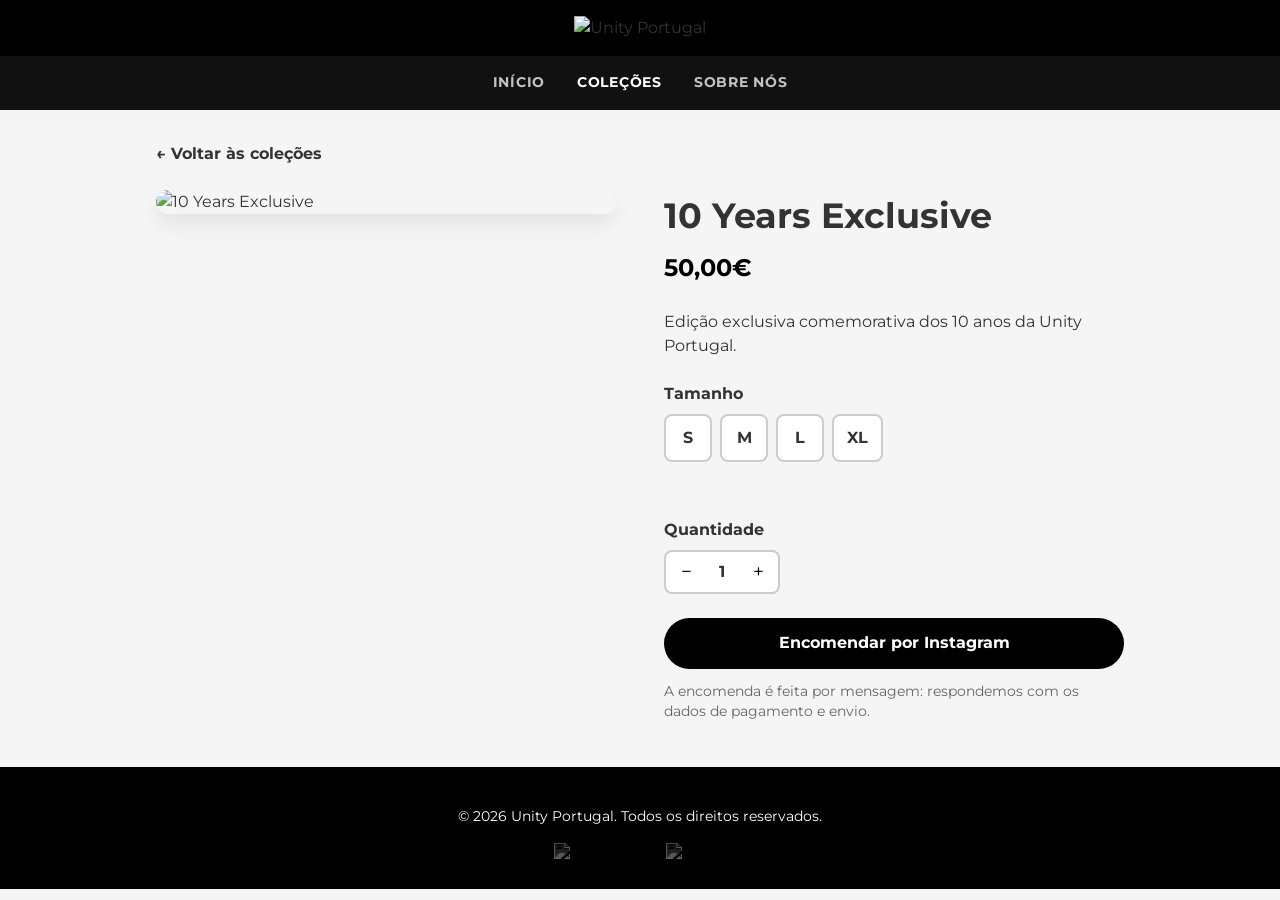
==== 10years.html @ aac4e9c8 "Páginas de produto, encomendas por WhatsApp/Instagram, newsletter e correções Co-Authored-By: Claude" ====
<!DOCTYPE html>
<html lang="pt-PT">
<head>
  <meta charset="UTF-8" />
  <meta name="viewport" content="width=device-width, initial-scale=1" />
  <title>10 Years Exclusive — Unity Portugal</title>
  <meta name="description" content="10 Years Exclusive da Unity Portugal por 50,00€. Encomenda por mensagem." />
  <meta property="og:type" content="product" />
  <meta property="og:title" content="10 Years Exclusive — Unity Portugal" />
  <meta property="og:description" content="50,00€ · Encomenda por mensagem." />
  <meta property="og:image" content="https://i.ibb.co/M5GQ3RFx/Foto-Produto-01.jpg" />
  <meta name="twitter:card" content="summary_large_image" />
  <link rel="icon" href="https://i.ibb.co/ksddPCTC/Logo-Site-01.png" />
  <link href="https://fonts.googleapis.com/css2?family=Montserrat:wght@400;700&display=swap" rel="stylesheet" />
  <link rel="stylesheet" href="style.css" />
  <script src="script.js" defer></script>
</head>
<body>
  <header>
    <a href="index.html#inicio"><img src="https://i.ibb.co/ksddPCTC/Logo-Site-01.png" alt="Unity Portugal" /></a>
  </header>
  <nav>
    <a href="index.html#inicio">Início</a>
    <a href="index.html#colecoes" class="ativo">Coleções</a>
    <a href="index.html#sobre">Sobre Nós</a>
  </nav>

  <main>
    <section>
      <a href="index.html#colecoes" class="voltar">← Voltar às coleções</a>

      <div class="produto-pagina" data-nome="10 Years Exclusive" data-preco="50,00€" data-esgotado="false">
        <div class="produto-fotos">
          <img src="https://i.ibb.co/M5GQ3RFx/Foto-Produto-01.jpg" alt="10 Years Exclusive" />
        </div>

        <div class="produto-info">
          <h1>10 Years Exclusive</h1>
          <p class="preco">50,00€</p>

          <!-- EDITAR: descrição do produto -->
          <p>Edição exclusiva comemorativa dos 10 anos da Unity Portugal.</p>

          <!-- EDITAR: detalhes (tira os comentários <!- - e - -> à volta da lista quando tiveres a informação)
          <ul>
            <li>Material: …</li>
            <li>Corte: …</li>
            <li>Cuidados: lavar do avesso a 30 °C</li>
          </ul>
          -->

          <div class="escolha">
            <span class="escolha-titulo">Tamanho</span>
            <div class="tamanhos" role="radiogroup" aria-label="Tamanho">
              <label><input type="radio" name="tamanho" value="S" /><span>S</span></label>
              <label><input type="radio" name="tamanho" value="M" /><span>M</span></label>
              <label><input type="radio" name="tamanho" value="L" /><span>L</span></label>
              <label><input type="radio" name="tamanho" value="XL" /><span>XL</span></label>
            </div>
            <p class="erro" role="alert"></p>
          </div>

          <div class="escolha">
            <span class="escolha-titulo">Quantidade</span>
            <div class="quantidade">
              <button type="button" data-passo="-1" aria-label="Menos">−</button>
              <output>1</output>
              <button type="button" data-passo="1" aria-label="Mais">+</button>
            </div>
          </div>

          <div class="botoes-encomenda">
            <a href="#" class="btn btn-whatsapp" data-encomendar="whatsapp">Encomendar por WhatsApp</a>
            <a href="#" class="btn" data-encomendar="instagram">Encomendar por Instagram</a>
          </div>
          <p class="nota">A encomenda é feita por mensagem: respondemos com os dados de pagamento e envio.</p>
        </div>
      </div>
    </section>
  </main>

  <footer>
    <p>&copy; <span data-ano>2026</span> Unity Portugal. Todos os direitos reservados.</p>
    <div class="social-icons">
      <a href="https://www.instagram.com/unityportugal" target="_blank" rel="noopener" aria-label="Instagram">
        <img src="https://cdn-icons-png.flaticon.com/512/2111/2111463.png" alt="Instagram" />
      </a>
      <a href="https://www.tiktok.com/@unityportugal" target="_blank" rel="noopener" aria-label="TikTok">
        <img src="https://cdn-icons-png.flaticon.com/512/3046/3046121.png" alt="TikTok" />
      </a>
    </div>
  </footer>
</body>
</html>
---- style.css ----
/* ====== Unity Portugal — estilos partilhados ====== */
* { box-sizing: border-box; }
[hidden] { display: none !important; }

body {
  font-family: 'Montserrat', sans-serif;
  margin: 0;
  background-color: #f5f5f5;
  color: #333;
  line-height: 1.5;
}

a { color: inherit; }

/* ---------- Cabeçalho ---------- */
header {
  background-color: #000;
  padding: 1rem;
  text-align: center;
}
header img { max-height: 60px; display: inline-block; }

nav {
  display: flex;
  justify-content: center;
  flex-wrap: wrap;
  gap: 1.5rem 2rem;
  padding: 1rem;
  background-color: #111;
  position: sticky;
  top: 0;
  z-index: 10;
}
nav a {
  color: #fff;
  text-decoration: none;
  font-weight: 700;
  font-size: 0.9rem;
  letter-spacing: 0.05em;
  text-transform: uppercase;
  opacity: 0.75;
  transition: opacity 0.2s;
}
nav a:hover, nav a.ativo { opacity: 1; }

/* ---------- Secções (página inicial) ---------- */
@keyframes fadeIn {
  from { opacity: 0; transform: translateY(20px); }
  to   { opacity: 1; transform: translateY(0); }
}
section {
  padding: 2rem 1rem;
  max-width: 1000px;
  margin: auto;
  animation: fadeIn 0.8s ease;
}
.js section.secao { display: none; }
.js section.secao.visivel { display: block; }

#inicio { text-align: center; padding: 0 0 2rem; max-width: none; }
#inicio > *:not(.hero-image) { padding-left: 1rem; padding-right: 1rem; }
#inicio h1 { font-size: clamp(2rem, 6vw, 3rem); margin: 2rem 0 1rem; font-weight: 700; }
#inicio > p { font-size: 1.15rem; max-width: 600px; margin: 0 auto 2rem; }

.hero-image img {
  width: 100%;
  height: auto;
  display: block;
  object-fit: cover;
}

.btn {
  display: inline-block;
  padding: 0.85rem 1.75rem;
  background: #000;
  color: #fff;
  border: none;
  border-radius: 999px;
  font: inherit;
  font-weight: 700;
  text-decoration: none;
  cursor: pointer;
  transition: background-color 0.2s, transform 0.2s;
}
.btn:hover { background: #333; }
.btn:active { transform: scale(0.98); }
.btn[disabled], .btn.desativado { background: #aaa; cursor: not-allowed; pointer-events: none; }
.btn-claro { background: #fff; color: #000; border: 2px solid #000; }
.btn-claro:hover { background: #eee; }
.btn-whatsapp { background: #25D366; color: #fff; }
.btn-whatsapp:hover { background: #1ebe5a; }

/* ---------- Galeria de clientes ---------- */
.galeria-inicio { margin-top: 3rem; max-width: 1000px; margin-left: auto; margin-right: auto; }
.galeria-grid {
  display: flex;
  justify-content: center;
  flex-wrap: wrap;
  gap: 1.5rem;
}
.foto-cliente { width: 220px; max-width: 100%; }
.foto-cliente img {
  width: 100%;
  aspect-ratio: 3 / 4;
  object-fit: cover;
  border-radius: 12px;
  box-shadow: 0 4px 15px rgba(0,0,0,0.1);
  transition: transform 0.3s ease;
  display: block;
}
.foto-cliente img:hover { transform: scale(1.04); }

/* ---------- Produtos ---------- */
.produtos-grid {
  display: grid;
  grid-template-columns: repeat(auto-fit, minmax(250px, 1fr));
  gap: 2rem;
  margin-top: 2rem;
}
.produto-card {
  background-color: #fff;
  border-radius: 16px;
  box-shadow: 0 10px 20px rgba(0,0,0,0.08);
  overflow: hidden;
  text-align: center;
  transition: transform 0.3s ease;
  text-decoration: none;
  color: inherit;
  padding-bottom: 1rem;
  position: relative;
}
.produto-card:hover { transform: scale(1.03); }
.produto-card img { width: 100%; height: auto; display: block; }
.produto-card h3 { margin: 1rem 0 0.25rem; font-size: 1.2rem; }
.produto-card .preco { font-weight: 700; color: #000; margin: 0; }
.etiqueta-esgotado {
  position: absolute;
  top: 12px; left: 12px;
  background: #c00;
  color: #fff;
  font-size: 0.75rem;
  font-weight: 700;
  text-transform: uppercase;
  letter-spacing: 0.05em;
  padding: 0.3rem 0.7rem;
  border-radius: 999px;
}

/* ---------- Página de produto ---------- */
.produto-pagina {
  display: grid;
  grid-template-columns: 1fr 1fr;
  gap: 3rem;
  align-items: start;
}
.produto-fotos img {
  width: 100%;
  border-radius: 16px;
  display: block;
  box-shadow: 0 10px 20px rgba(0,0,0,0.08);
}
.produto-fotos img + img { margin-top: 1rem; }
.produto-info h1 { font-size: clamp(1.6rem, 5vw, 2.2rem); margin: 0 0 0.5rem; }
.produto-info .preco { font-size: 1.5rem; font-weight: 700; color: #000; margin: 0 0 1.5rem; }
.produto-info .esgotado-aviso { color: #c00; font-weight: 700; margin: -1rem 0 1.5rem; }
.produto-info ul { padding-left: 1.2rem; }

.escolha { margin: 1.5rem 0; }
.escolha-titulo { font-weight: 700; margin-bottom: 0.5rem; display: block; }
.tamanhos { display: flex; flex-wrap: wrap; gap: 0.5rem; }
.tamanhos label { cursor: pointer; }
.tamanhos input { position: absolute; opacity: 0; pointer-events: none; }
.tamanhos span {
  display: inline-block;
  min-width: 3rem;
  padding: 0.6rem 0.8rem;
  text-align: center;
  border: 2px solid #ccc;
  border-radius: 8px;
  font-weight: 700;
  background: #fff;
  transition: border-color 0.2s, background 0.2s, color 0.2s;
}
.tamanhos input:checked + span { border-color: #000; background: #000; color: #fff; }
.tamanhos input:focus-visible + span { outline: 2px solid #000; outline-offset: 2px; }
.quantidade { display: inline-flex; align-items: center; border: 2px solid #ccc; border-radius: 8px; background: #fff; }
.quantidade button { background: none; border: none; font: inherit; font-size: 1.2rem; width: 2.5rem; height: 2.5rem; cursor: pointer; }
.quantidade output { min-width: 2rem; text-align: center; font-weight: 700; }

.botoes-encomenda { display: flex; flex-direction: column; gap: 0.75rem; margin-top: 1.5rem; }
.botoes-encomenda .btn { text-align: center; }
.nota { font-size: 0.85rem; color: #666; margin-top: 0.75rem; }
.erro { color: #c00; font-weight: 700; min-height: 1.5em; margin: 0.5rem 0 0; }

.voltar { display: inline-block; margin-bottom: 1.5rem; text-decoration: none; font-weight: 700; }
.voltar:hover { text-decoration: underline; }

/* ---------- Newsletter ---------- */
.newsletter { margin-top: 3rem; text-align: center; }
.newsletter-campos {
  display: flex;
  justify-content: center;
  flex-wrap: wrap;
  gap: 0.5rem;
}
.newsletter input[type="email"] {
  padding: 0.85rem 1rem;
  width: 100%;
  max-width: 320px;
  border-radius: 999px;
  border: 1px solid #ccc;
  font: inherit;
}
.newsletter-msg { min-height: 1.5em; font-weight: 700; margin-top: 0.75rem; }

/* ---------- Sobre / contactos ---------- */
#sobre a { font-weight: 700; }

/* ---------- Rodapé ---------- */
footer {
  text-align: center;
  padding: 1.5rem 1rem;
  background-color: #000;
  color: #fff;
  font-size: 0.9rem;
}
.social-icons { margin-top: 1rem; }
.social-icons a { margin: 0 10px; display: inline-block; }
.social-icons img {
  width: 22px;
  height: 22px;
  filter: grayscale(100%) invert(1);
  transition: opacity 0.3s;
  opacity: 0.8;
}
.social-icons img:hover { opacity: 1; }

/* ---------- Aviso flutuante ---------- */
.toast {
  position: fixed;
  left: 50%;
  bottom: 24px;
  transform: translateX(-50%) translateY(150%);
  background: #000;
  color: #fff;
  padding: 0.85rem 1.25rem;
  border-radius: 999px;
  font-weight: 700;
  font-size: 0.9rem;
  transition: transform 0.3s ease;
  z-index: 100;
  max-width: calc(100% - 32px);
  text-align: center;
}
.toast.mostrar { transform: translateX(-50%) translateY(0); }

/* ---------- Telemóvel ---------- */
@media (max-width: 700px) {
  .produto-pagina { grid-template-columns: 1fr; gap: 1.5rem; }
  .foto-cliente { width: calc(50% - 0.75rem); }
  nav { gap: 1rem 1.25rem; }
}
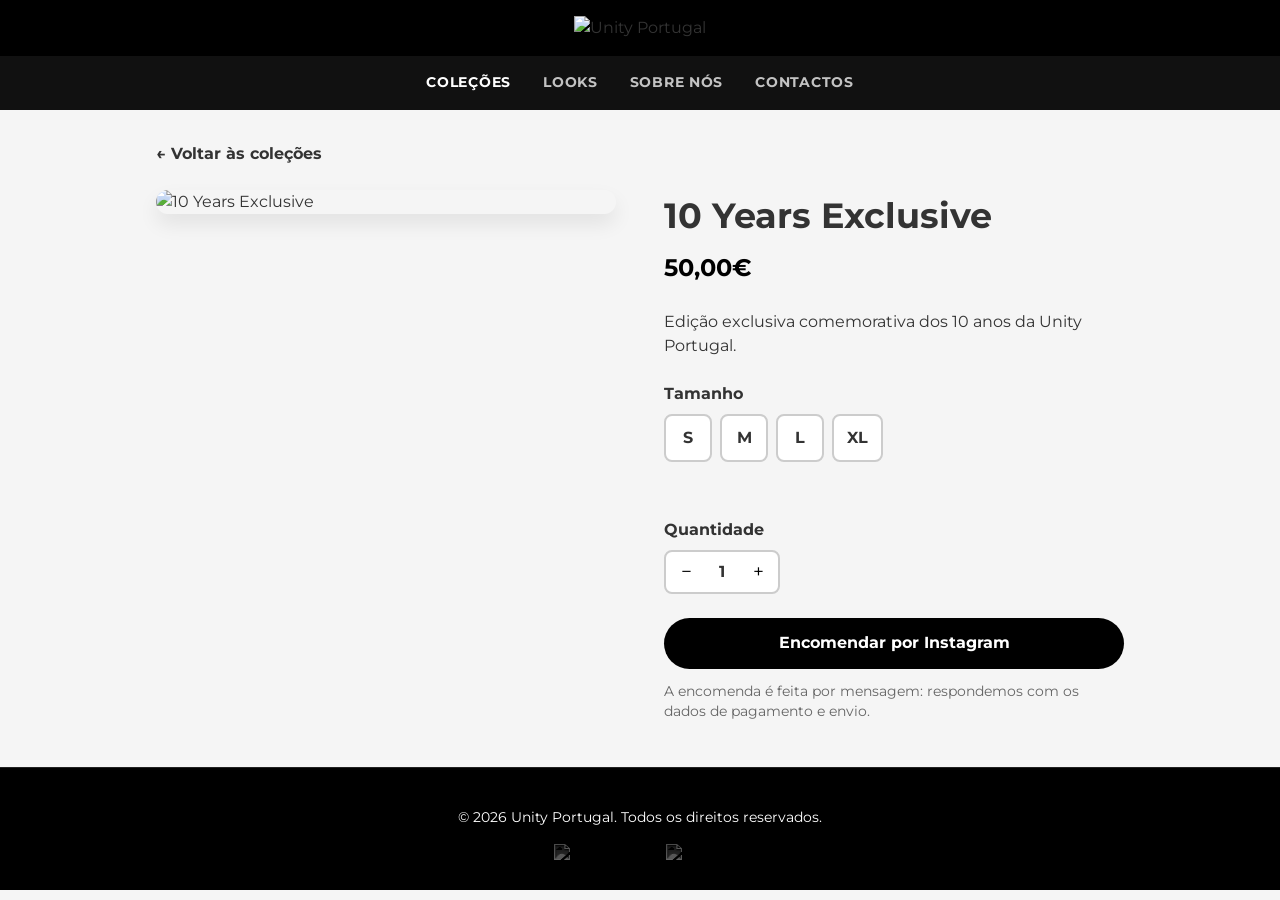
==== commit b3437c04: "Página inicial numa só página: destaque do último drop, coleções, como encomendar, looks e newslette" ====
--- a/10years.html
+++ b/10years.html
@@ -20,9 +20,10 @@
     <a href="index.html#inicio"><img src="https://i.ibb.co/ksddPCTC/Logo-Site-01.png" alt="Unity Portugal" /></a>
   </header>
   <nav>
-    <a href="index.html#inicio">Início</a>
     <a href="index.html#colecoes" class="ativo">Coleções</a>
+    <a href="index.html#looks">Looks</a>
     <a href="index.html#sobre">Sobre Nós</a>
+    <a href="index.html#contactos">Contactos</a>
   </nav>
 
   <main>
--- a/style.css
+++ b/style.css
@@ -260,3 +260,102 @@
   .foto-cliente { width: calc(50% - 0.75rem); }
   nav { gap: 1rem 1.25rem; }
 }
+
+/* =========================================================
+   Página inicial (página única)
+   ========================================================= */
+html { scroll-behavior: smooth; }
+[id] { scroll-margin-top: 64px; }
+.centro { text-align: center; margin-top: 2rem; }
+
+.sobretitulo {
+  font-size: 0.75rem;
+  font-weight: 700;
+  letter-spacing: 0.2em;
+  text-transform: uppercase;
+  color: #888;
+  margin: 0 0 0.5rem;
+}
+.titulo-secao { text-align: center; margin-bottom: 2rem; }
+.titulo-secao h2, .home h2 { font-size: clamp(1.6rem, 4.5vw, 2.4rem); font-weight: 800; margin: 0; letter-spacing: -0.02em; }
+
+.home section { padding: 4rem 1rem; }
+
+/* Intro */
+.intro { text-align: center; max-width: 680px; }
+.intro h1 { font-size: clamp(2.2rem, 7vw, 3.6rem); font-weight: 800; letter-spacing: -0.03em; line-height: 1.05; margin: 0 0 1rem; }
+.intro p:not(.sobretitulo) { font-size: 1.1rem; margin: 0 auto 2rem; }
+
+/* Destaque do último drop */
+.destaque {
+  display: grid;
+  grid-template-columns: 1fr 1fr;
+  gap: 3rem;
+  align-items: center;
+  max-width: 1100px;
+}
+.destaque-foto { display: block; position: relative; border-radius: 20px; overflow: hidden; }
+.destaque-foto img { width: 100%; aspect-ratio: 4 / 5; object-fit: cover; display: block; transition: transform 0.6s ease; }
+.destaque-foto:hover img { transform: scale(1.03); }
+.destaque-frase { font-size: 1.3rem; font-weight: 700; color: #d71920; margin: 0.75rem 0 1rem; }
+.destaque-botoes { display: flex; flex-wrap: wrap; gap: 0.75rem; margin-top: 1.5rem; }
+
+/* Coleções: imagens com o mesmo formato */
+.home .produtos-grid { grid-template-columns: repeat(auto-fill, minmax(200px, 1fr)); gap: 1.5rem; margin-top: 0; }
+.produto-card img { aspect-ratio: 4 / 5; object-fit: cover; }
+
+/* Como encomendar */
+.passos { background: #fff; max-width: none !important; }
+.passos-lista {
+  list-style: none;
+  padding: 0;
+  margin: 0 auto;
+  max-width: 1000px;
+  display: grid;
+  grid-template-columns: repeat(3, 1fr);
+  gap: 2rem;
+  text-align: center;
+}
+.passos-lista span {
+  display: inline-grid;
+  place-items: center;
+  width: 3rem; height: 3rem;
+  border-radius: 50%;
+  background: #000; color: #fff;
+  font-weight: 800; font-size: 1.2rem;
+}
+.passos-lista h3 { margin: 1rem 0 0.5rem; }
+.passos-lista p { margin: 0; color: #555; }
+
+/* Looks */
+.home .galeria-inicio { margin-top: 0; }
+.home .foto-cliente { width: calc((100% - 3rem) / 3); max-width: 320px; }
+
+/* Sobre */
+.sobre { text-align: center; max-width: 720px !important; }
+.sobre p:not(.sobretitulo) { font-size: 1.1rem; margin-top: 1rem; }
+
+/* Faixa da newsletter */
+.faixa-newsletter { background: #000; color: #fff; padding: 4rem 1rem; }
+.faixa-newsletter .newsletter { margin: 0 auto; max-width: 560px; }
+.faixa-newsletter h2 { color: #fff; margin: 0 0 0.5rem; }
+.faixa-newsletter p { color: #bbb; margin: 0 0 1.5rem; }
+.faixa-newsletter .newsletter-msg { color: #fff; }
+.faixa-newsletter input[type="email"] { border: none; }
+.faixa-newsletter .btn-claro { border-color: #fff; }
+
+/* Rodapé com contactos */
+footer { border-top: 1px solid #222; }
+footer a { color: #fff; }
+.rodape-titulo { font-weight: 800; letter-spacing: 0.15em; text-transform: uppercase; font-size: 0.8rem; color: #888; }
+.copyright { color: #888; font-size: 0.8rem; margin-top: 1.5rem; }
+
+@media (max-width: 760px) {
+  .home section { padding: 3rem 1rem; }
+  .destaque { grid-template-columns: 1fr; gap: 1.5rem; }
+  .passos-lista { grid-template-columns: 1fr; gap: 1.75rem; }
+  .home .produtos-grid { grid-template-columns: 1fr 1fr; gap: 1rem; }
+  .home .produto-card h3 { font-size: 0.95rem; margin-top: 0.75rem; }
+  .home .foto-cliente { width: calc(50% - 0.75rem); }
+  .home .foto-cliente:last-child { display: none; }
+}
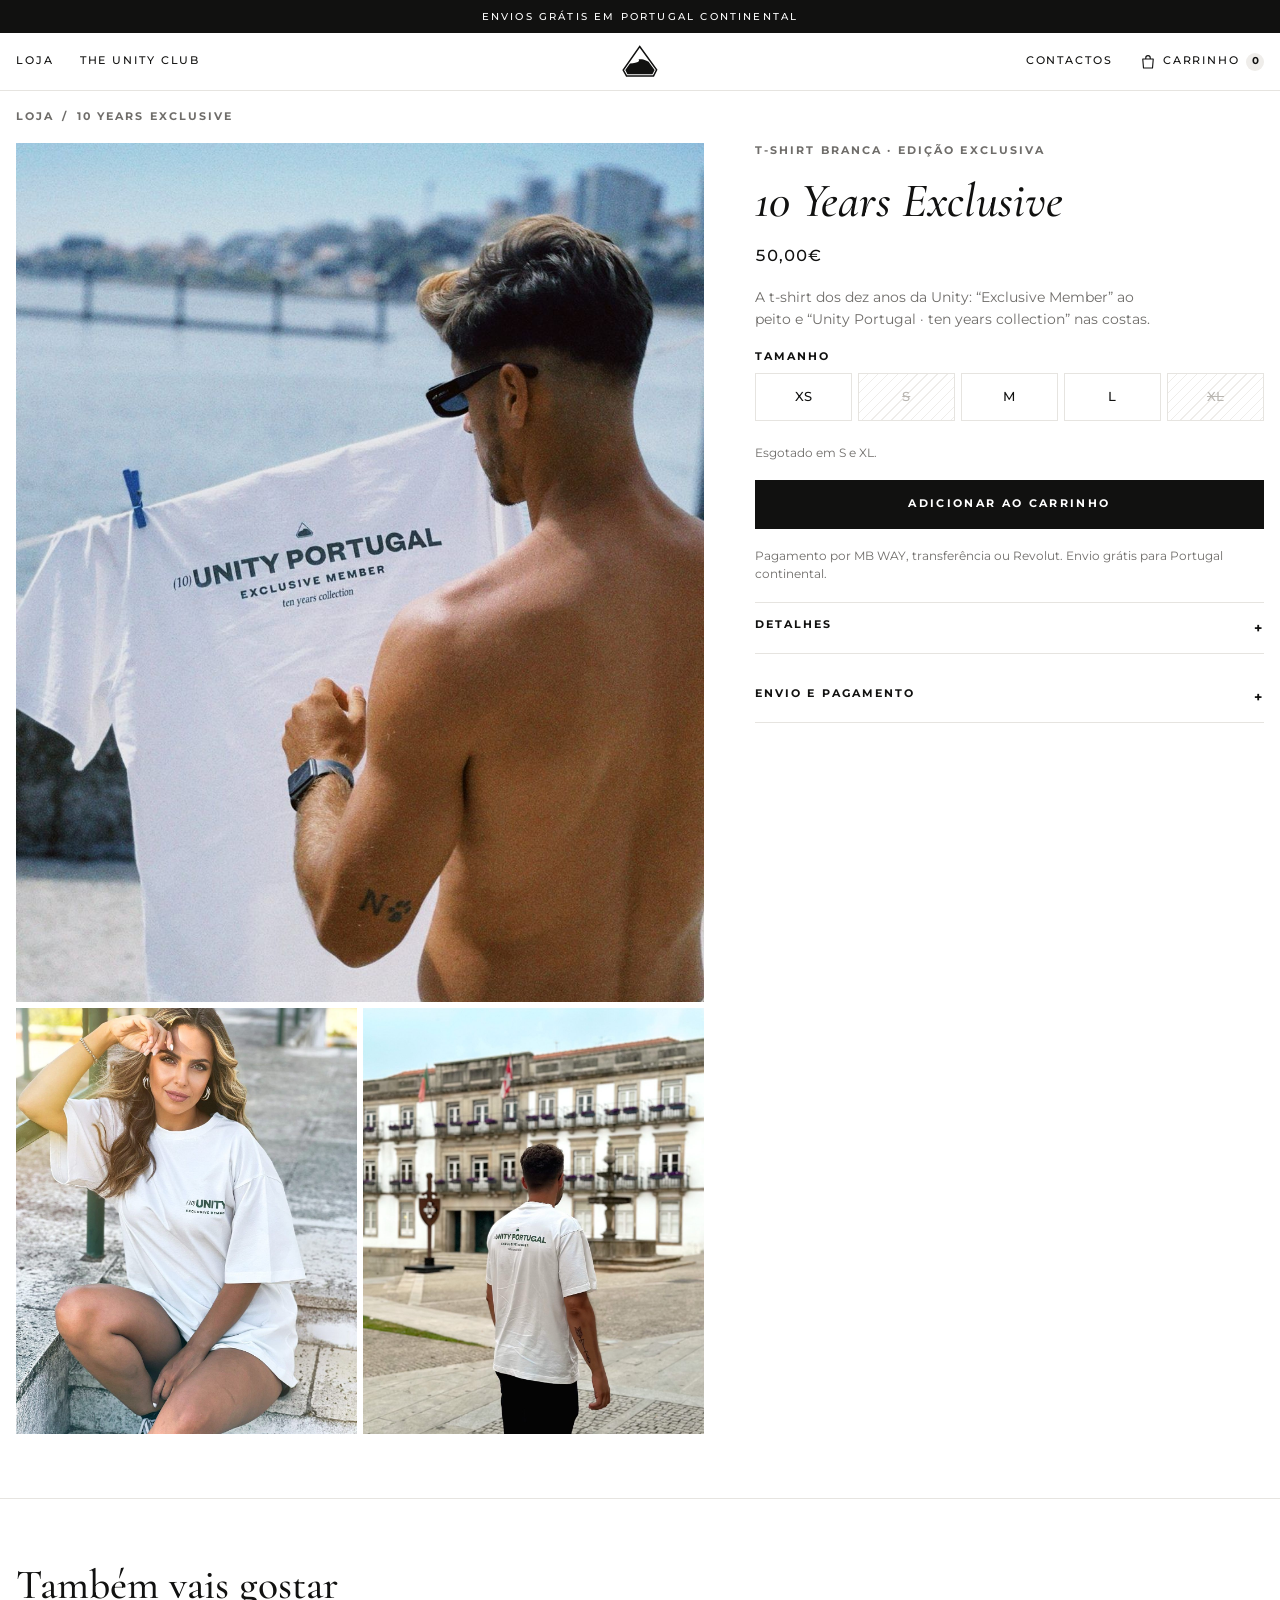
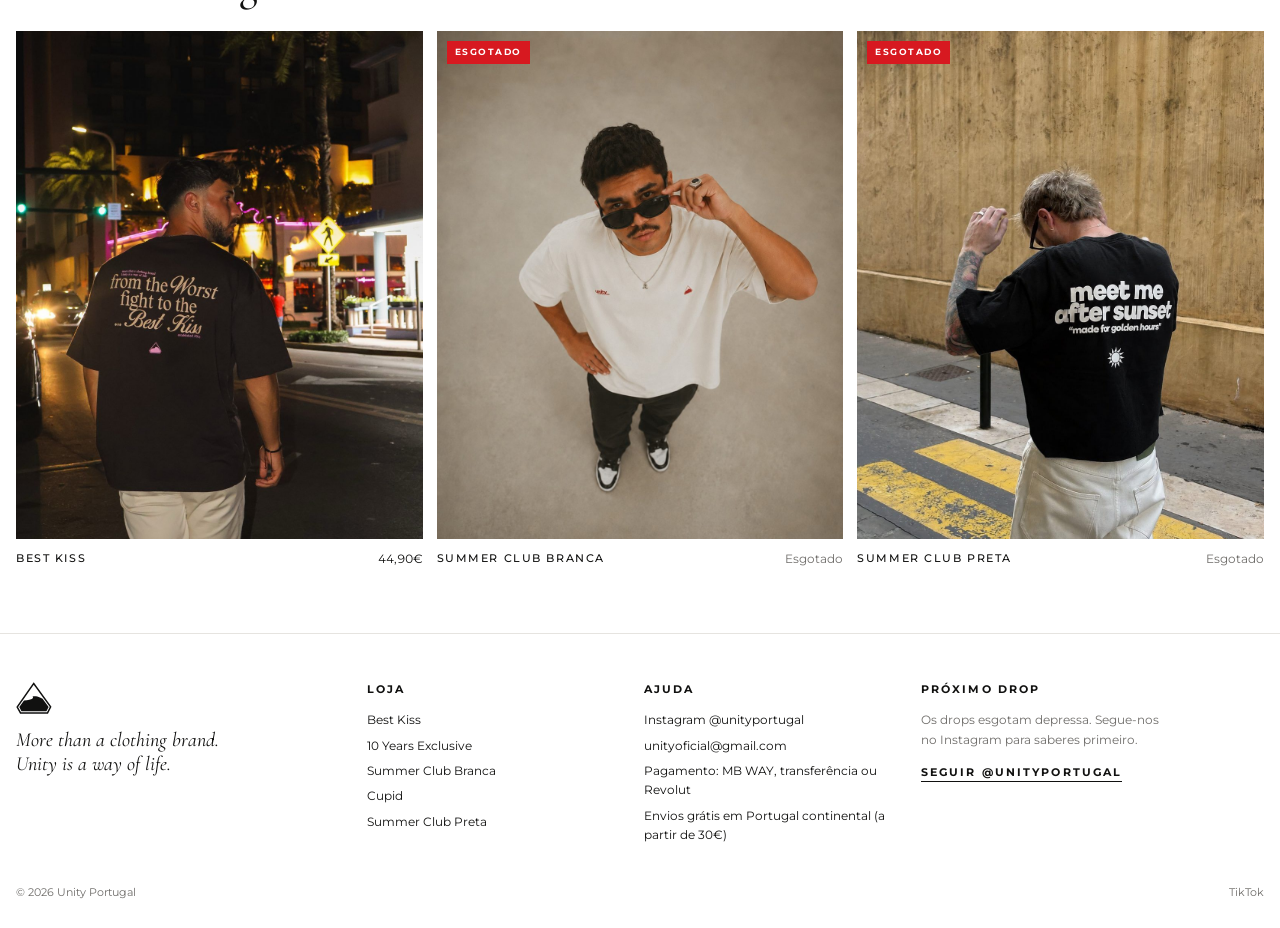
==== commit 9e911f3a: "Novo site: abertura com símbolo animado, loja editorial, carrinho com encomenda pelo Instagram, envi" ====
--- a/10years.html
+++ b/10years.html
@@ -1,95 +1,98 @@
-<!DOCTYPE html>
+<!doctype html>
 <html lang="pt-PT">
 <head>
-  <meta charset="UTF-8" />
-  <meta name="viewport" content="width=device-width, initial-scale=1" />
-  <title>10 Years Exclusive — Unity Portugal</title>
-  <meta name="description" content="10 Years Exclusive da Unity Portugal por 50,00€. Encomenda por mensagem." />
-  <meta property="og:type" content="product" />
-  <meta property="og:title" content="10 Years Exclusive — Unity Portugal" />
-  <meta property="og:description" content="50,00€ · Encomenda por mensagem." />
-  <meta property="og:image" content="https://i.ibb.co/M5GQ3RFx/Foto-Produto-01.jpg" />
-  <meta name="twitter:card" content="summary_large_image" />
-  <link rel="icon" href="https://i.ibb.co/ksddPCTC/Logo-Site-01.png" />
-  <link href="https://fonts.googleapis.com/css2?family=Montserrat:wght@400;700&display=swap" rel="stylesheet" />
-  <link rel="stylesheet" href="style.css" />
-  <script src="script.js" defer></script>
+<meta charset="utf-8">
+<meta name="viewport" content="width=device-width, initial-scale=1, viewport-fit=cover">
+<title>10 Years Exclusive — Unity Portugal</title>
+<link rel="preconnect" href="https://fonts.googleapis.com">
+<link rel="preconnect" href="https://fonts.gstatic.com" crossorigin>
+<link href="https://fonts.googleapis.com/css2?family=Cormorant+Garamond:ital,wght@0,500;1,500&family=Montserrat:wght@400;500;700&display=swap" rel="stylesheet">
+<link rel="stylesheet" href="site.css">
+<meta name="description" content="A t-shirt dos dez anos da Unity: “Exclusive Member” ao peito e “Unity Portugal · ten years collection” nas costas.">
+<meta property="og:type" content="product">
+<meta property="og:title" content="10 Years Exclusive — Unity Portugal">
+<meta property="og:description" content="A t-shirt dos dez anos da Unity: “Exclusive Member” ao peito e “Unity Portugal · ten years collection” nas costas.">
+<meta property="og:image" content="https://unityportugal.github.io/unityportugal/10years-produto-estendal.jpg">
+<meta name="twitter:card" content="summary_large_image">
+<link rel="icon" href="favicon.svg" type="image/svg+xml">
 </head>
 <body>
-  <header>
-    <a href="index.html#inicio"><img src="https://i.ibb.co/ksddPCTC/Logo-Site-01.png" alt="Unity Portugal" /></a>
-  </header>
-  <nav>
-    <a href="index.html#colecoes" class="ativo">Coleções</a>
-    <a href="index.html#looks">Looks</a>
-    <a href="index.html#sobre">Sobre Nós</a>
-    <a href="index.html#contactos">Contactos</a>
-  </nav>
-
-  <main>
-    <section>
-      <a href="index.html#colecoes" class="voltar">← Voltar às coleções</a>
-
-      <div class="produto-pagina" data-nome="10 Years Exclusive" data-preco="50,00€" data-esgotado="false">
-        <div class="produto-fotos">
-          <img src="https://i.ibb.co/M5GQ3RFx/Foto-Produto-01.jpg" alt="10 Years Exclusive" />
-        </div>
-
-        <div class="produto-info">
-          <h1>10 Years Exclusive</h1>
-          <p class="preco">50,00€</p>
-
-          <!-- EDITAR: descrição do produto -->
-          <p>Edição exclusiva comemorativa dos 10 anos da Unity Portugal.</p>
-
-          <!-- EDITAR: detalhes (tira os comentários <!- - e - -> à volta da lista quando tiveres a informação)
-          <ul>
-            <li>Material: …</li>
-            <li>Corte: …</li>
-            <li>Cuidados: lavar do avesso a 30 °C</li>
-          </ul>
-          -->
-
-          <div class="escolha">
-            <span class="escolha-titulo">Tamanho</span>
-            <div class="tamanhos" role="radiogroup" aria-label="Tamanho">
-              <label><input type="radio" name="tamanho" value="S" /><span>S</span></label>
-              <label><input type="radio" name="tamanho" value="M" /><span>M</span></label>
-              <label><input type="radio" name="tamanho" value="L" /><span>L</span></label>
-              <label><input type="radio" name="tamanho" value="XL" /><span>XL</span></label>
-            </div>
-            <p class="erro" role="alert"></p>
-          </div>
-
-          <div class="escolha">
-            <span class="escolha-titulo">Quantidade</span>
-            <div class="quantidade">
-              <button type="button" data-passo="-1" aria-label="Menos">−</button>
-              <output>1</output>
-              <button type="button" data-passo="1" aria-label="Mais">+</button>
-            </div>
-          </div>
-
-          <div class="botoes-encomenda">
-            <a href="#" class="btn btn-whatsapp" data-encomendar="whatsapp">Encomendar por WhatsApp</a>
-            <a href="#" class="btn" data-encomendar="instagram">Encomendar por Instagram</a>
-          </div>
-          <p class="nota">A encomenda é feita por mensagem: respondemos com os dados de pagamento e envio.</p>
-        </div>
+<p class="faixa">Envios grátis em Portugal continental</p>
+<header>
+  <nav aria-label="Loja"><a href="./#loja">Loja</a><a class="so-pc" href="./#club">The Unity Club</a></nav>
+  <a class="logo" href="./" aria-label="Unity Portugal, início"><svg viewBox="110 138 535 480" aria-hidden="true"><path d="M373 160 L624.5 508.5 L578.5 597.5 L177 597.5 L128 510 Z" fill="none" stroke="#111110" stroke-width="22" stroke-linejoin="miter"/><path d="M191 571 L159 510 L229 412 C290 408 335 398 352 386 C366 376 366 362 356 355 C380 346 430 350 466 368 L505 387 L595 509 L562 571 Z" fill="#111110"/></svg></a>
+  <nav aria-label="Conta"><a class="so-pc" href="#contactos">Contactos</a><button class="abrir-carrinho" type="button" aria-label="Abrir carrinho"><svg viewBox="0 0 24 24" aria-hidden="true" width="18" height="18"><path d="M5 8h14l-1 12H6L5 8z" fill="none" stroke="currentColor" stroke-width="1.5" stroke-linejoin="round"/><path d="M9 8V6.5a3 3 0 0 1 6 0V8" fill="none" stroke="currentColor" stroke-width="1.5"/></svg><span>Carrinho</span><b data-contagem>0</b></button></nav>
+</header>
+<main class="wrap">
+  <nav class="migalhas rotulo" aria-label="Caminho"><a href="./#loja">Loja</a><span>/</span><span>10 Years Exclusive</span></nav>
+  <div class="produto" data-id="10years" data-nome="10 Years Exclusive" data-preco="50,00€" data-img="10years-produto-estendal.jpg" data-esgotado="false">
+    <div class="galeria"><figure><img src="10years-produto-estendal.jpg" alt="10 Years Exclusive, foto 1 de 3"></figure><figure><img src="10years-frente-mulher.jpg" alt="10 Years Exclusive, foto 2 de 3" loading="lazy"></figure><figure><img src="10years-costas.jpg" alt="10 Years Exclusive, foto 3 de 3" loading="lazy"></figure></div>
+    <div class="info">
+      <span class="rotulo" style="color:var(--grey)">T-shirt branca · edição exclusiva</span>
+      <h1>10 Years Exclusive</h1>
+      <div class="preco-linha"><span>50,00€</span></div>
+      <p class="descricao">A t-shirt dos dez anos da Unity: “Exclusive Member” ao peito e “Unity Portugal · ten years collection” nas costas.</p>
+      <div>
+        <div class="escolha-titulo"><span class="rotulo">Tamanho</span><span class="rotulo" data-escolhido></span></div>
+        <div class="tamanhos" role="radiogroup" aria-label="Tamanho" style="grid-template-columns:repeat(5, minmax(0, 1fr))"><label><input type="radio" name="tamanho" value="XS" id="t-XS"><span>XS</span></label><label><input type="radio" name="tamanho" value="S" id="t-S" disabled><span>S</span></label><label><input type="radio" name="tamanho" value="M" id="t-M"><span>M</span></label><label><input type="radio" name="tamanho" value="L" id="t-L"><span>L</span></label><label><input type="radio" name="tamanho" value="XL" id="t-XL" disabled><span>XL</span></label></div>
+        <p class="erro" role="alert"></p>
+        <p class="nota">Esgotado em S e XL.</p>
       </div>
-    </section>
-  </main>
-
-  <footer>
-    <p>&copy; <span data-ano>2026</span> Unity Portugal. Todos os direitos reservados.</p>
-    <div class="social-icons">
-      <a href="https://www.instagram.com/unityportugal" target="_blank" rel="noopener" aria-label="Instagram">
-        <img src="https://cdn-icons-png.flaticon.com/512/2111/2111463.png" alt="Instagram" />
-      </a>
-      <a href="https://www.tiktok.com/@unityportugal" target="_blank" rel="noopener" aria-label="TikTok">
-        <img src="https://cdn-icons-png.flaticon.com/512/3046/3046121.png" alt="TikTok" />
-      </a>
+      <div class="acoes">
+        <button class="botao escuro" type="button" data-adicionar>Adicionar ao carrinho</button>
+      </div>
+      <p class="nota">Pagamento por MB WAY, transferência ou Revolut. Envio grátis para Portugal continental.</p>
+      <details><summary class="rotulo">Detalhes</summary><ul><li>Logótipo pequeno ao peito</li><li>Estampado “ten years collection” nas costas</li><li>Lavar do avesso, a 30 °C</li></ul></details>
+      <details><summary class="rotulo">Envio e pagamento</summary><ul><li>Envio grátis para Portugal continental em encomendas a partir de 30€.</li><li>Para as ilhas ou para fora de Portugal, fala connosco no Instagram.</li><li>Pagamento por MB WAY, transferência ou Revolut, depois de confirmarmos a encomenda.</li></ul></details>
     </div>
-  </footer>
+  </div>
+</main>
+<section class="secao wrap" style="border-top:1px solid var(--hair)">
+  <div class="cabeca"><h2>Também vais gostar</h2></div>
+  <div class="grelha tres"><a class="peca" href="bestkiss.html">
+        <div class="foto"><img src="bestkiss-miami-noite.jpg" alt="Best Kiss Collection" loading="lazy"><img src="bestkiss-produto-45.jpg" alt="" aria-hidden="true" loading="lazy"><span class="comprar">Comprar</span></div>
+        <div class="peca-info"><h3>Best Kiss</h3><p>44,90€</p></div>
+      </a><a class="peca" href="summerclub.html">
+        <div class="foto"><span class="etiqueta vermelha">Esgotado</span><img src="summerclub-frente.jpg" alt="Summer Club Collection · Branca" loading="lazy"><img src="summerclub.jpg" alt="" aria-hidden="true" loading="lazy"><span class="comprar">Avisa-me quando voltar</span></div>
+        <div class="peca-info"><h3>Summer Club Branca</h3><p class="esgotado">Esgotado</p></div>
+      </a><a class="peca" href="summerclubpreta.html">
+        <div class="foto"><span class="etiqueta vermelha">Esgotado</span><img src="sunset-preta.jpg" alt="Summer Club Collection · Preta" loading="lazy"><span class="comprar">Avisa-me quando voltar</span></div>
+        <div class="peca-info"><h3>Summer Club Preta</h3><p class="esgotado">Esgotado</p></div>
+      </a></div>
+</section>
+<footer class="wrap" id="contactos">
+  <div class="rodape">
+    <div><a class="logo" href="./" aria-label="Unity Portugal, início"><svg viewBox="110 138 535 480" aria-hidden="true"><path d="M373 160 L624.5 508.5 L578.5 597.5 L177 597.5 L128 510 Z" fill="none" stroke="#111110" stroke-width="22" stroke-linejoin="miter"/><path d="M191 571 L159 510 L229 412 C290 408 335 398 352 386 C366 376 366 362 356 355 C380 346 430 350 466 368 L505 387 L595 509 L562 571 Z" fill="#111110"/></svg></a><p class="lema">More than a clothing brand.<br>Unity is a way of life.</p></div>
+    <div><h4 class="rotulo">Loja</h4><ul><li><a href="bestkiss.html">Best Kiss</a></li><li><a href="10years.html">10 Years Exclusive</a></li><li><a href="summerclub.html">Summer Club Branca</a></li><li><a href="cupid.html">Cupid</a></li><li><a href="summerclubpreta.html">Summer Club Preta</a></li></ul></div>
+    <div><h4 class="rotulo">Ajuda</h4><ul><li><a href="https://www.instagram.com/unityportugal" target="_blank" rel="noopener">Instagram @unityportugal</a></li><li>unityoficial@gmail.com</li><li>Pagamento: MB WAY, transferência ou Revolut</li><li>Envios grátis em Portugal continental (a partir de 30€)</li></ul></div>
+    <div><h4 class="rotulo">Próximo drop</h4><p class="rodape-texto">Os drops esgotam depressa. Segue-nos no Instagram para saberes primeiro.</p><a class="ligacao" href="https://www.instagram.com/unityportugal" target="_blank" rel="noopener">Seguir @unityportugal</a></div>
+  </div>
+  <div class="copy"><span>© 2026 Unity Portugal</span><a href="https://www.tiktok.com/@unityportugal" target="_blank" rel="noopener">TikTok</a></div>
+</footer>
+<div class="barra-compra">
+  <div><b>10 Years Exclusive · 50,00€</b><span data-escolhido-barra>Escolhe o tamanho</span></div>
+  <button class="botao escuro" type="button" data-adicionar>Adicionar</button>
+</div>
+<div class="carrinho-fundo" data-fechar hidden></div>
+<aside class="carrinho" id="carrinho" aria-label="Carrinho" aria-hidden="true">
+  <div class="carrinho-topo"><h2>Carrinho</h2><button type="button" class="fechar" data-fechar aria-label="Fechar carrinho">✕</button></div>
+  <div class="carrinho-envio"><svg viewBox="0 0 24 24" aria-hidden="true" width="18" height="18"><path d="M5 8h14l-1 12H6L5 8z" fill="none" stroke="currentColor" stroke-width="1.5" stroke-linejoin="round"/><path d="M9 8V6.5a3 3 0 0 1 6 0V8" fill="none" stroke="currentColor" stroke-width="1.5"/></svg><span>Envio grátis para Portugal continental em encomendas a partir de 30€.</span></div>
+  <ul class="carrinho-lista" data-lista></ul>
+  <div class="carrinho-vazio" data-vazio>
+    <p>O teu carrinho está vazio.</p>
+    <a class="botao" href="./#loja" data-fechar-link>Ver a loja</a>
+  </div>
+  <div class="carrinho-fim" data-fim hidden>
+    <dl>
+      <div><dt>Subtotal</dt><dd data-subtotal>0,00€</dd></div>
+      <div><dt>Envio</dt><dd data-envio>Grátis · Portugal continental</dd></div>
+      <div class="total"><dt>Total</dt><dd data-total>0,00€</dd></div>
+    </dl>
+    <a class="botao escuro" data-finalizar href="https://ig.me/m/unityportugal" target="_blank" rel="noopener">Encomendar pelo Instagram</a>
+    <p class="carrinho-nota">Copiamos a tua encomenda. Cola-a na conversa do Instagram e respondemos com os dados para pagares por MB WAY, transferência ou Revolut.</p>
+    <label class="copia" data-copia hidden><span>Se a mensagem não foi copiada, copia-a daqui:</span><textarea id="mensagem-encomenda" readonly rows="7"></textarea></label>
+  </div>
+</aside>
+<script src="site.js"></script>
 </body>
 </html>
--- a/site.css
+++ b/site.css
@@ -0,0 +1,242 @@
+/* Layout: loja editorial em branco, o mais curta possível — abertura da marca (símbolo animado sobre foto), loja, comunidade, rodapé. Cantos retos, letra pequena espaçada. Single light look, by choice. */
+:root {
+  --paper: #ffffff;
+  --ink: #111110;
+  --grey: #6f6d6a;
+  --hair: #e6e4e0;
+  --stone: #efedea;
+  --accent: #d71920;
+  --display: "Cormorant Garamond", "Times New Roman", serif;
+  --sans: "Montserrat", "Helvetica Neue", Arial, sans-serif;
+  --gutter-l: max(16px, env(safe-area-inset-left, 0px));
+  --gutter-r: max(16px, env(safe-area-inset-right, 0px));
+  color-scheme: light;
+}
+*, *::before, *::after { box-sizing: border-box; }
+[hidden] { display: none !important; }
+html { scroll-behavior: smooth; }
+html, body { background: var(--paper); color: var(--ink); }
+body { margin: 0; font-family: var(--sans); font-size: 14px; line-height: 1.55; }
+img { display: block; width: 100%; height: 100%; object-fit: cover; max-width: 100%; }
+a { color: inherit; text-decoration: none; }
+h1, h2, h3 { text-wrap: balance; }
+[id] { scroll-margin-top: 70px; }
+:focus-visible { outline: 2px solid var(--accent); outline-offset: 3px; }
+.rotulo { font-size: .66rem; font-weight: 700; letter-spacing: .2em; text-transform: uppercase; }
+.wrap { padding-left: var(--gutter-l); padding-right: var(--gutter-r); }
+.pre-aviso { margin: 0; background: var(--stone); color: var(--grey); text-align: center; font-size: .72rem; padding-block: 7px; padding-left: var(--gutter-l); padding-right: var(--gutter-r); }
+
+/* ---------- Faixa e cabeçalho ---------- */
+.faixa { margin: 0; background: var(--ink); color: var(--paper); text-align: center; padding-block: 9px; padding-left: var(--gutter-l); padding-right: var(--gutter-r); font-size: .62rem; font-weight: 500; letter-spacing: .22em; text-transform: uppercase; }
+header {
+  position: sticky; top: env(safe-area-inset-top, 0px); z-index: 20; background: var(--paper);
+  border-bottom: 1px solid var(--hair);
+  display: grid; grid-template-columns: 1fr auto 1fr; align-items: center;
+  padding-block: 12px; padding-left: var(--gutter-l); padding-right: var(--gutter-r);
+}
+body::before { content: ""; position: fixed; inset: 0 0 auto; height: env(safe-area-inset-top, 0px); z-index: 30; background: var(--paper); }
+header nav { display: flex; gap: 26px; }
+header nav:last-of-type { justify-content: flex-end; }
+header nav a { font-size: .66rem; font-weight: 500; letter-spacing: .18em; text-transform: uppercase; }
+header nav a:hover { text-decoration: underline; text-underline-offset: 4px; }
+.logo { display: flex; align-items: center; }
+.logo svg { width: 36px; height: auto; }
+
+/* ---------- Abertura da marca ---------- */
+.intro { position: relative; min-height: min(84vh, 760px); display: grid; place-items: center; overflow: hidden; isolation: isolate; background: var(--ink); color: var(--paper); }
+.intro-fundo { position: absolute; inset: 0; z-index: -2; object-position: center 30%; opacity: 0; transform: scale(1.08); animation: fundoEntra 2.6s cubic-bezier(.2,.7,.2,1) 2.3s forwards; }
+.intro::after { content: ""; position: absolute; inset: 0; z-index: -1; background: linear-gradient(to bottom, rgba(17,17,16,.5), rgba(17,17,16,.3) 45%, rgba(17,17,16,.68)); }
+.intro-in { display: flex; flex-direction: column; align-items: center; text-align: center; gap: 16px; padding-block: 80px; padding-left: var(--gutter-l); padding-right: var(--gutter-r); }
+.intro-simbolo { width: clamp(110px, 20vw, 156px); height: auto; overflow: visible; }
+.intro-nome { font-weight: 700; font-size: clamp(1.6rem, 5vw, 2.5rem); letter-spacing: .9em; margin-right: -.9em; opacity: 0; animation: nomeEntra 1.6s cubic-bezier(.2,.7,.2,1) 2.2s forwards; }
+.intro-pais { display: flex; align-items: center; gap: 14px; font-size: .66rem; font-weight: 500; letter-spacing: .5em; margin-right: -.5em; text-transform: uppercase; color: rgba(255,255,255,.78); opacity: 0; animation: aparece 1.2s ease 2.8s forwards; }
+.intro-pais::before, .intro-pais::after { content: ""; width: 28px; height: 1px; background: rgba(255,255,255,.4); }
+.intro-lema { margin: 16px 0 0; font-family: var(--display); font-style: italic; font-weight: 500; font-size: clamp(1.5rem, 4.2vw, 2.3rem); line-height: 1.1; opacity: 0; transform: translateY(10px); animation: sobeTexto 1.2s ease 3.3s forwards; }
+.intro-cta { margin-top: 8px; padding: 15px 30px; background: var(--paper); color: var(--ink); font-size: .66rem; font-weight: 700; letter-spacing: .22em; text-transform: uppercase; transition: background .2s, color .2s; opacity: 0; transform: translateY(10px); animation: sobeTexto 1.2s ease 3.6s forwards; }
+.intro-cta:hover { background: transparent; color: var(--paper); box-shadow: inset 0 0 0 1px var(--paper); }
+@keyframes fundoEntra { to { opacity: 1; transform: scale(1.01); } }
+@keyframes nomeEntra { to { opacity: 1; letter-spacing: .42em; margin-right: -.42em; } }
+@keyframes aparece { to { opacity: 1; } }
+@keyframes sobeTexto { to { opacity: 1; transform: none; } }
+
+/* ---------- Loja ---------- */
+.secao { padding-block: 64px; }
+.cabeca { display: flex; justify-content: space-between; align-items: baseline; gap: 16px; margin-bottom: 22px; }
+.cabeca h2 { margin: 0; font-family: var(--display); font-weight: 500; font-size: clamp(1.8rem, 3.6vw, 2.6rem); line-height: 1.1; }
+.cabeca .rotulo { color: var(--grey); }
+.cabeca a.rotulo:hover { color: var(--ink); }
+.grelha { display: grid; grid-template-columns: repeat(5, minmax(0, 1fr)); gap: 30px 14px; }
+.grelha.tres { grid-template-columns: repeat(3, minmax(0, 1fr)); }
+.peca { display: block; }
+.peca .foto { position: relative; aspect-ratio: 4 / 5; max-width: 100%; overflow: hidden; background: var(--stone); }
+.peca .foto img { position: absolute; inset: 0; transition: opacity .45s ease, transform .8s ease; }
+.peca .foto img + img { opacity: 0; }
+.peca:hover .foto img + img, .peca:focus-visible .foto img + img { opacity: 1; }
+.peca:hover .foto img { transform: scale(1.03); }
+.etiqueta { position: absolute; top: 10px; left: 10px; z-index: 1; background: var(--paper); color: var(--ink); padding: 4px 8px; font-size: .58rem; font-weight: 700; letter-spacing: .16em; text-transform: uppercase; }
+.etiqueta.vermelha { background: var(--accent); color: var(--paper); }
+.comprar { position: absolute; left: 10px; right: 10px; bottom: 10px; z-index: 1; background: var(--paper); color: var(--ink); text-align: center; padding: 11px 0; font-size: .62rem; font-weight: 700; letter-spacing: .2em; text-transform: uppercase; opacity: 0; transform: translateY(8px); transition: opacity .25s, transform .25s; }
+.peca:hover .comprar, .peca:focus-visible .comprar { opacity: 1; transform: none; }
+.peca-info { display: flex; justify-content: space-between; gap: 10px; padding-top: 11px; }
+.peca-info h3 { margin: 0; font-size: .7rem; font-weight: 500; letter-spacing: .14em; text-transform: uppercase; }
+.peca-info p { margin: 0; font-size: .75rem; font-variant-numeric: tabular-nums; white-space: nowrap; }
+.peca-info p.esgotado { color: var(--grey); }
+.como { margin: 40px 0 0; padding-top: 18px; border-top: 1px solid var(--hair); display: flex; flex-wrap: wrap; justify-content: center; gap: 8px 28px; color: var(--grey); font-size: .74rem; text-align: center; }
+.como b { color: var(--ink); font-weight: 500; }
+
+/* ---------- The Unity Club ---------- */
+.looks { display: grid; grid-template-columns: repeat(6, minmax(0, 1fr)); gap: 2px; }
+.looks a { aspect-ratio: 3 / 4; max-width: 100%; overflow: hidden; position: relative; }
+.looks img { transition: transform .6s ease; }
+.looks a:hover img { transform: scale(1.04); }
+.looks span { position: absolute; left: 8px; bottom: 8px; background: var(--paper); color: var(--ink); padding: 3px 7px; font-size: .56rem; font-weight: 700; letter-spacing: .14em; text-transform: uppercase; opacity: 0; transition: opacity .25s; }
+.looks a:hover span, .looks a:focus-visible span { opacity: 1; }
+
+/* ---------- Página de peça ---------- */
+.migalhas { display: flex; gap: 8px; color: var(--grey); padding-block: 18px; }
+.migalhas a:hover { color: var(--ink); }
+.produto { display: grid; grid-template-columns: minmax(0, 1.35fr) minmax(0, 1fr); gap: clamp(20px, 4vw, 56px); align-items: start; padding-bottom: 64px; }
+.galeria { display: grid; grid-template-columns: 1fr 1fr; gap: 6px; }
+.galeria figure { margin: 0; aspect-ratio: 4 / 5; max-width: 100%; overflow: hidden; background: var(--stone); }
+.galeria figure:first-child { grid-column: 1 / -1; }
+.galeria .pontos { display: none; }
+.info { position: sticky; top: calc(env(safe-area-inset-top, 0px) + 80px); display: flex; flex-direction: column; gap: 18px; min-width: 0; }
+.info h1 { margin: 0; font-family: var(--display); font-weight: 500; font-style: italic; font-size: clamp(2rem, 4vw, 3rem); line-height: 1.02; }
+.preco-linha { display: flex; align-items: center; gap: 14px; font-size: 1rem; font-weight: 500; letter-spacing: .06em; font-variant-numeric: tabular-nums; }
+.estado { font-size: .58rem; font-weight: 700; letter-spacing: .16em; text-transform: uppercase; padding: 4px 8px; background: var(--stone); }
+.estado.vermelha { background: var(--accent); color: var(--paper); }
+.descricao { margin: 0; color: var(--grey); max-width: 46ch; }
+.escolha-titulo { display: flex; justify-content: space-between; margin-bottom: 8px; }
+.escolha-titulo span:last-child { color: var(--grey); }
+.tamanhos { display: grid; grid-template-columns: repeat(4, minmax(0, 1fr)); gap: 6px; }
+.tamanhos label { cursor: pointer; }
+.tamanhos input { position: absolute; opacity: 0; pointer-events: none; }
+.tamanhos span { display: block; text-align: center; padding: 13px 0; border: 1px solid var(--hair); font-size: .8rem; font-weight: 500; transition: border-color .15s, background .15s, color .15s; }
+.tamanhos label:hover span { border-color: var(--ink); }
+.tamanhos input:checked + span { background: var(--ink); color: var(--paper); border-color: var(--ink); }
+.tamanhos input:focus-visible + span { outline: 2px solid var(--accent); outline-offset: 2px; }
+.erro { color: var(--accent); font-size: .78rem; font-weight: 500; min-height: 1.2em; margin: 8px 0 0; }
+.acoes { display: grid; gap: 8px; }
+.botao { display: block; width: 100%; padding: 15px 18px; font: inherit; font-size: .66rem; font-weight: 700; letter-spacing: .22em; text-transform: uppercase; border: 1px solid var(--ink); background: transparent; color: var(--ink); cursor: pointer; text-align: center; transition: background .2s, color .2s; }
+.botao:hover { background: var(--ink); color: var(--paper); }
+.botao.escuro { background: var(--ink); color: var(--paper); }
+.botao.escuro:hover { background: #2a2927; }
+.nota { margin: 0; font-size: .75rem; color: var(--grey); }
+details { border-bottom: 1px solid var(--hair); }
+details:first-of-type { border-top: 1px solid var(--hair); }
+summary { list-style: none; cursor: pointer; display: flex; justify-content: space-between; padding: 14px 0; }
+summary::-webkit-details-marker { display: none; }
+summary::after { content: "+"; font-size: .9rem; }
+details[open] summary::after { content: "−"; }
+details ul { margin: 0 0 16px; padding-left: 1.1rem; color: var(--grey); font-size: .82rem; display: grid; gap: 4px; }
+.barra-compra { display: none; }
+
+/* ---------- Rodapé ---------- */
+footer { border-top: 1px solid var(--hair); padding-block: 48px 26px; }
+.rodape { display: grid; grid-template-columns: 1.3fr 1fr 1fr 1.4fr; gap: 32px; }
+.rodape h4 { margin: 0 0 12px; }
+.rodape ul { list-style: none; margin: 0; padding: 0; display: grid; gap: 6px; font-size: .78rem; }
+.rodape ul a:hover { text-decoration: underline; text-underline-offset: 3px; }
+.rodape .lema { font-family: var(--display); font-style: italic; font-size: 1.25rem; line-height: 1.2; margin: 14px 0 0; }
+.news { display: flex; border-bottom: 1px solid var(--ink); }
+.news input { flex: 1; min-width: 0; border: 0; padding: 10px 0; font: inherit; font-size: .8rem; background: transparent; color: var(--ink); }
+.news input:focus { outline: none; }
+.news button { border: 0; background: none; font: inherit; font-size: .64rem; font-weight: 700; letter-spacing: .18em; text-transform: uppercase; cursor: pointer; color: var(--ink); }
+.news-msg { font-size: .75rem; color: var(--grey); margin: 8px 0 0; min-height: 1.2em; }
+.copy { display: flex; justify-content: space-between; flex-wrap: wrap; gap: 8px; margin-top: 40px; font-size: .7rem; color: var(--grey); }
+
+/* ---------- Aviso ---------- */
+.toast { position: fixed; left: 50%; bottom: calc(84px + env(safe-area-inset-bottom, 0px)); transform: translate(-50%, 220%); background: var(--ink); color: var(--paper); padding: 12px 18px; font-size: .78rem; z-index: 50; width: max-content; max-width: calc(100% - 32px); text-align: center; transition: transform .3s ease; }
+.toast.mostrar { transform: translate(-50%, 0); }
+
+/* ---------- Telemóvel ---------- */
+@media (max-width: 860px) {
+  header nav a.so-pc { display: none; }
+  header nav { gap: 18px; }
+  .intro { min-height: min(82vh, 700px); }
+  .intro-fundo { object-position: center 30%; }
+  .intro::after { background: linear-gradient(to bottom, rgba(17,17,16,.5), rgba(17,17,16,.45) 45%, rgba(17,17,16,.72)); }
+  .secao { padding-block: 48px; }
+  .grelha, .grelha.tres { grid-template-columns: repeat(2, minmax(0, 1fr)); gap: 24px 10px; }
+  .comprar { display: none; }
+  .peca-info { flex-direction: column; gap: 2px; }
+  .looks { grid-template-columns: repeat(3, minmax(0, 1fr)); }
+  .looks span { opacity: 1; font-size: .5rem; }
+  .produto { grid-template-columns: 1fr; padding-bottom: 32px; }
+  .galeria { display: flex; overflow-x: auto; scroll-snap-type: x mandatory; gap: 4px; margin-left: calc(var(--gutter-l) * -1); margin-right: calc(var(--gutter-r) * -1); scrollbar-width: none; }
+  .galeria::-webkit-scrollbar { display: none; }
+  .galeria figure { flex: 0 0 88%; scroll-snap-align: center; }
+  .info { position: static; }
+  .barra-compra {
+    display: flex; position: fixed; left: 0; right: 0; bottom: 0; z-index: 40; gap: 12px; align-items: center; justify-content: space-between;
+    background: var(--paper); border-top: 1px solid var(--hair);
+    padding-block: 10px calc(10px + env(safe-area-inset-bottom, 0px)); padding-left: var(--gutter-l); padding-right: var(--gutter-r);
+    transform: translateY(110%); transition: transform .3s ease;
+  }
+  .barra-compra.mostrar { transform: none; }
+  .barra-compra div { min-width: 0; font-size: .72rem; line-height: 1.3; }
+  .barra-compra b { display: block; font-weight: 500; }
+  .barra-compra .botao { width: auto; padding: 13px 20px; flex: none; }
+  .rodape { grid-template-columns: 1fr 1fr; }
+  .rodape > :first-child, .rodape > :last-child { grid-column: 1 / -1; }
+}
+@media (prefers-reduced-motion: reduce) {
+  html { scroll-behavior: auto; }
+  * { transition: none !important; }
+  .intro-fundo, .intro-nome, .intro-pais, .intro-lema, .intro-cta { animation: none !important; opacity: 1; transform: none; }
+  .intro-nome { letter-spacing: .42em; margin-right: -.42em; }
+}
+
+/* ---------- Carrinho ---------- */
+.abrir-carrinho { display: inline-flex; align-items: center; gap: 6px; background: none; border: 0; padding: 0; cursor: pointer; color: var(--ink); font: inherit; font-size: .66rem; font-weight: 500; letter-spacing: .18em; text-transform: uppercase; }
+.abrir-carrinho b { min-width: 18px; height: 18px; border-radius: 9px; display: inline-grid; place-items: center; font-size: .6rem; letter-spacing: 0; background: var(--stone); color: var(--ink); font-variant-numeric: tabular-nums; padding: 0 5px; }
+.abrir-carrinho b.tem { background: var(--ink); color: var(--paper); }
+body.sem-scroll { overflow: hidden; }
+.carrinho-fundo { position: fixed; inset: 0; z-index: 60; background: rgba(17,17,16,.4); }
+.carrinho {
+  position: fixed; top: 0; right: 0; bottom: 0; z-index: 61; width: min(420px, 100%); background: var(--paper);
+  display: flex; flex-direction: column; transform: translateX(105%); transition: transform .35s cubic-bezier(.2,.7,.2,1); visibility: hidden;
+  padding-top: env(safe-area-inset-top, 0px); padding-bottom: env(safe-area-inset-bottom, 0px); padding-right: env(safe-area-inset-right, 0px);
+}
+.carrinho.aberto { transform: none; visibility: visible; box-shadow: -10px 0 40px rgba(17,17,16,.12); }
+.carrinho-topo { display: flex; justify-content: space-between; align-items: center; padding: 18px 22px; border-bottom: 1px solid var(--hair); }
+.carrinho-topo h2 { margin: 0; font-family: var(--display); font-weight: 500; font-style: italic; font-size: 1.7rem; }
+.fechar { background: none; border: 0; font-size: 1rem; cursor: pointer; padding: 6px; color: var(--ink); }
+.carrinho-envio { display: flex; align-items: center; gap: 10px; margin: 0; padding: 12px 22px; background: var(--stone); font-size: .74rem; }
+.carrinho-envio svg { flex: none; }
+.carrinho-lista { list-style: none; margin: 0; padding: 6px 22px; overflow-y: auto; flex: 1; }
+.carrinho-lista li { display: grid; grid-template-columns: 72px minmax(0, 1fr) auto; gap: 14px; padding: 16px 0; border-bottom: 1px solid var(--hair); }
+.carrinho-lista img { width: 72px; height: 90px; }
+.item-info { display: flex; flex-direction: column; gap: 3px; font-size: .78rem; min-width: 0; }
+.item-info b { font-weight: 500; }
+.item-info span { color: var(--grey); }
+.qtd { display: inline-flex; align-items: center; border: 1px solid var(--hair); margin-top: 6px; width: max-content; }
+.qtd button { width: 30px; height: 30px; background: none; border: 0; cursor: pointer; font-size: .9rem; color: var(--ink); }
+.qtd output { min-width: 22px; text-align: center; font-size: .78rem; font-variant-numeric: tabular-nums; }
+.item-fim { display: flex; flex-direction: column; align-items: flex-end; justify-content: space-between; font-size: .8rem; font-variant-numeric: tabular-nums; }
+.item-fim button { background: none; border: 0; padding: 0; cursor: pointer; color: var(--grey); font: inherit; font-size: .68rem; text-decoration: underline; text-underline-offset: 3px; }
+.carrinho-vazio { padding: 40px 22px; display: grid; gap: 16px; justify-items: start; color: var(--grey); flex: 1; align-content: start; }
+.carrinho-vazio p { margin: 0; }
+.carrinho-vazio .botao { width: auto; }
+.carrinho-fim { padding: 16px 22px 22px; border-top: 1px solid var(--hair); display: grid; gap: 12px; }
+.carrinho-fim dl { margin: 0; display: grid; gap: 6px; font-size: .8rem; }
+.carrinho-fim dl div { display: flex; justify-content: space-between; }
+.carrinho-fim dt { color: var(--grey); }
+.carrinho-fim dd { margin: 0; font-variant-numeric: tabular-nums; }
+.carrinho-fim .total { padding-top: 8px; border-top: 1px solid var(--hair); font-size: .95rem; }
+.carrinho-fim .total dt { color: var(--ink); font-weight: 500; }
+.carrinho-fim .total dd { font-weight: 500; }
+.carrinho-nota { margin: 0; font-size: .72rem; color: var(--grey); }
+.copia { display: grid; gap: 6px; font-size: .72rem; color: var(--grey); }
+.copia textarea { width: 100%; box-sizing: border-box; font: inherit; font-size: .75rem; padding: 8px; border: 1px solid var(--hair); resize: vertical; color: var(--ink); background: var(--paper); }
+.tamanhos input:disabled + span { color: #b9b6b1; background: repeating-linear-gradient(135deg, transparent 0 6px, var(--stone) 6px 7px); cursor: not-allowed; text-decoration: line-through; }
+.tamanhos label:has(input:disabled) { cursor: not-allowed; }
+.tamanhos label:has(input:disabled):hover span { border-color: var(--hair); }
+@media (max-width: 860px) {
+  .abrir-carrinho span { display: none; }
+  header nav a.so-pc { display: none; }
+}
+@media (prefers-reduced-motion: reduce) { .carrinho { transition: none; } }
+
+.rodape-texto { margin: 0 0 12px; font-size: .78rem; color: var(--grey); max-width: 32ch; }
+.ligacao { font-size: .66rem; font-weight: 700; letter-spacing: .2em; text-transform: uppercase; border-bottom: 1px solid currentColor; padding-bottom: 2px; }
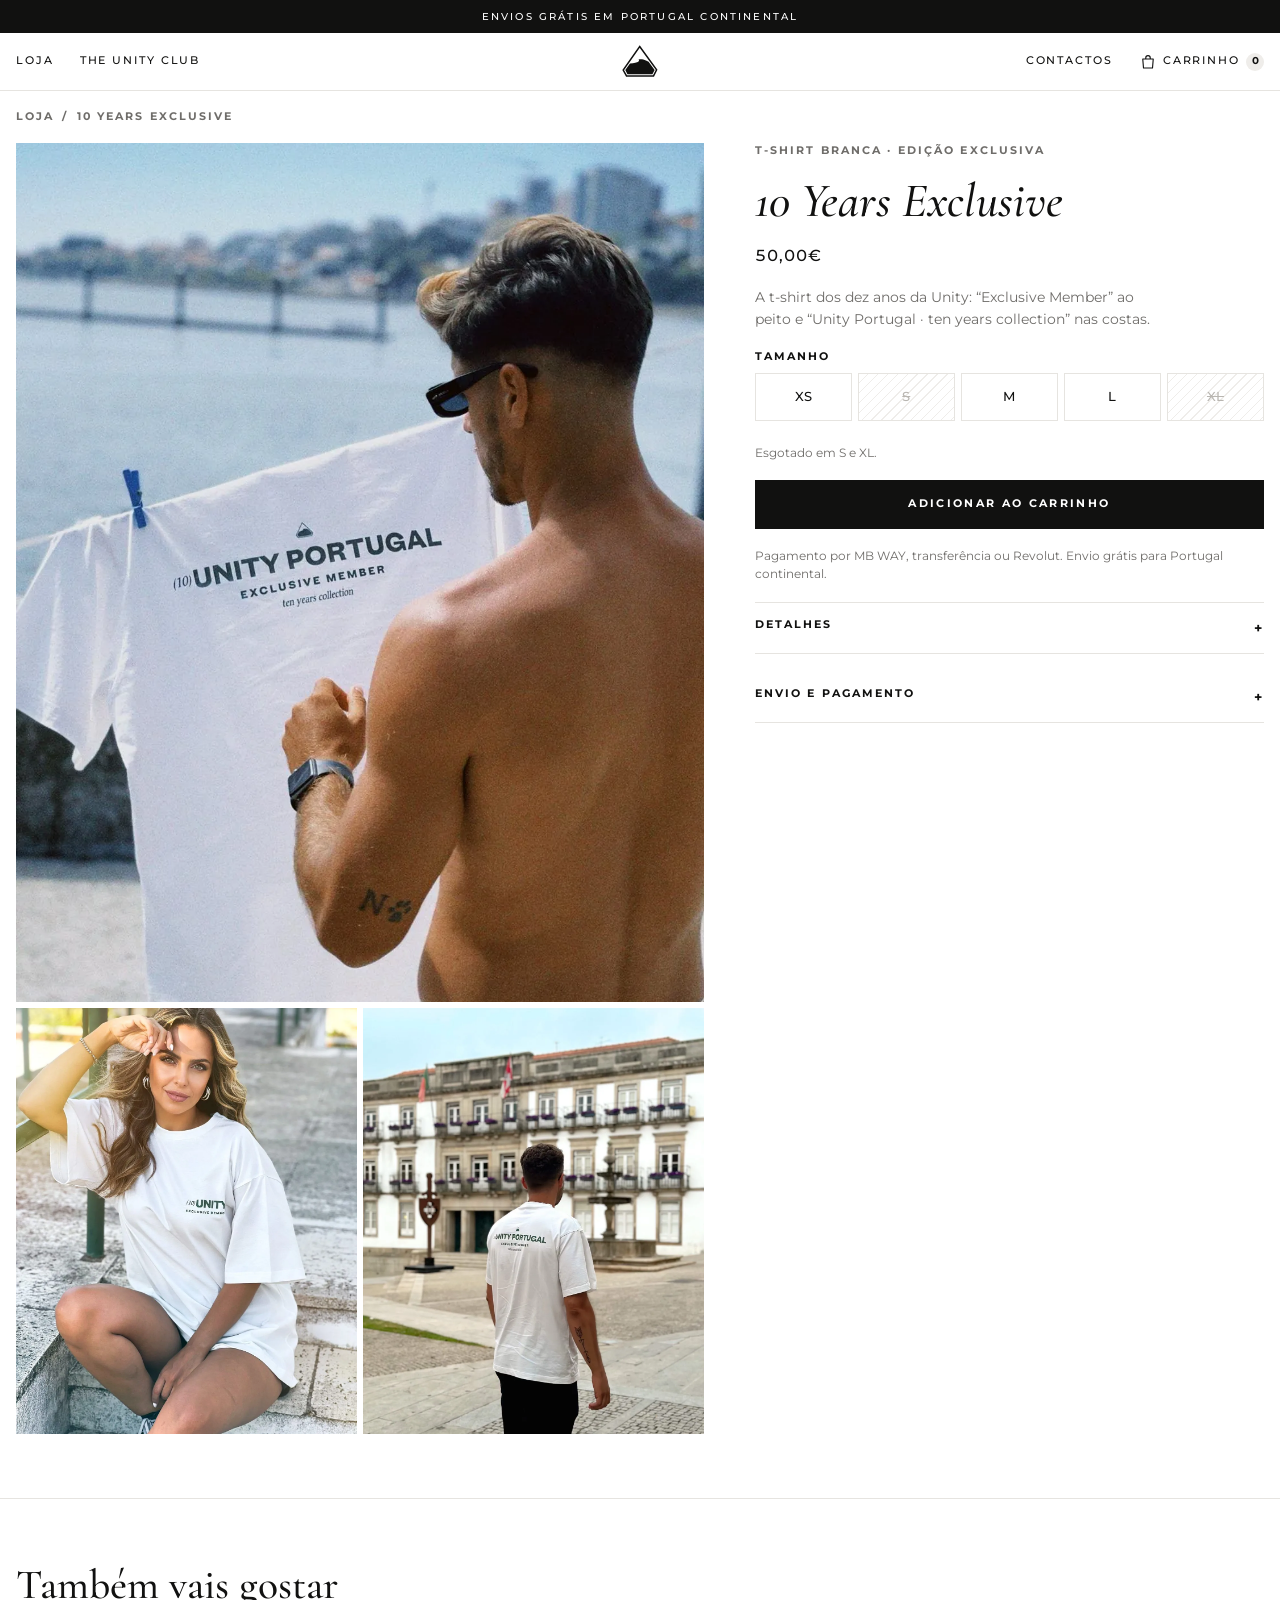
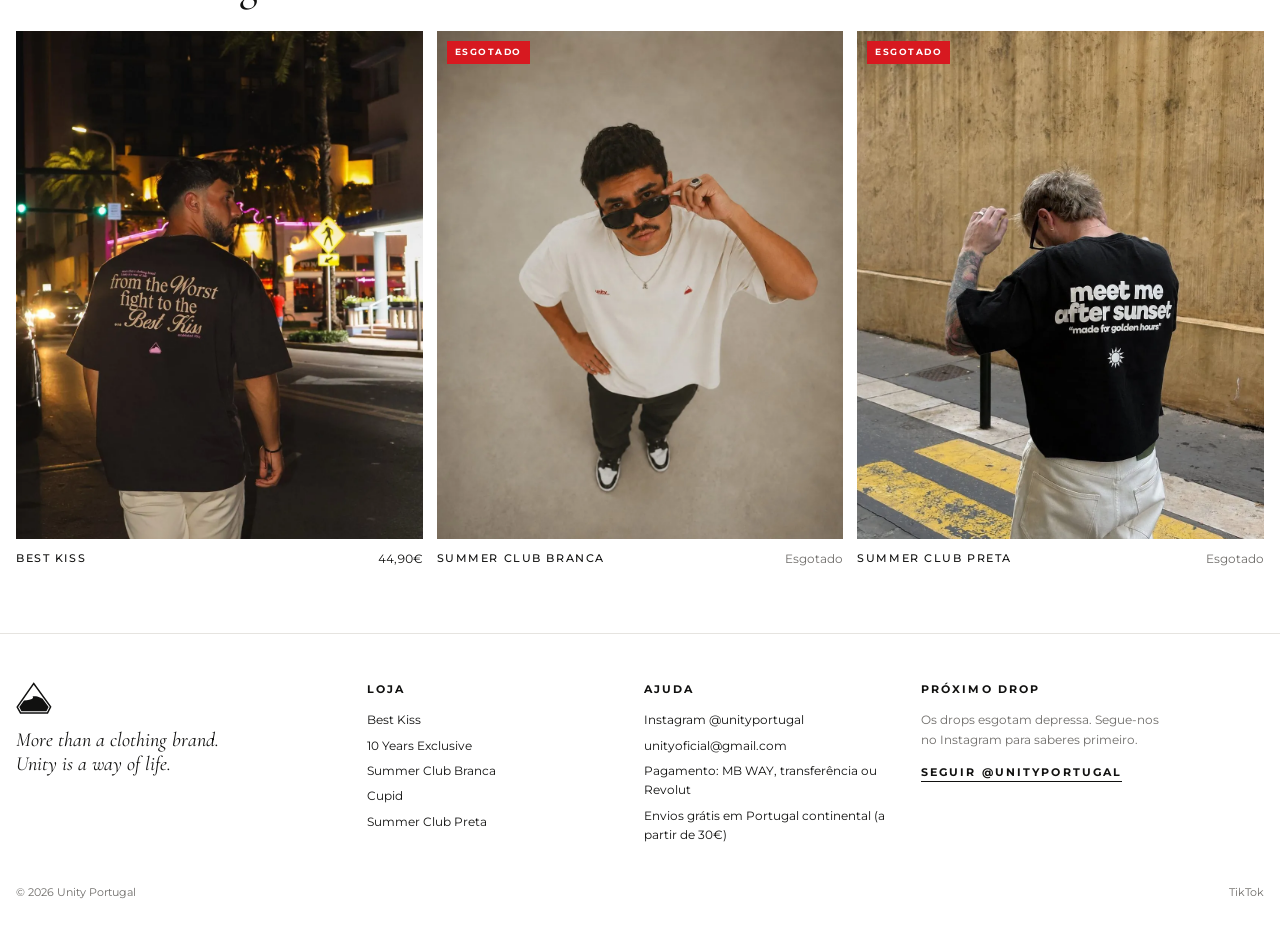
==== commit d2f6c2df: "Melhorias técnicas: H1, canonical, dados estruturados (Organization e Product), fotos em WebP, sitem" ====
--- a/10years.html
+++ b/10years.html
@@ -10,11 +10,55 @@
 <link rel="stylesheet" href="site.css">
 <meta name="description" content="A t-shirt dos dez anos da Unity: “Exclusive Member” ao peito e “Unity Portugal · ten years collection” nas costas.">
 <meta property="og:type" content="product">
+<meta property="og:url" content="https://unityportugal.github.io/unityportugal/10years.html">
 <meta property="og:title" content="10 Years Exclusive — Unity Portugal">
 <meta property="og:description" content="A t-shirt dos dez anos da Unity: “Exclusive Member” ao peito e “Unity Portugal · ten years collection” nas costas.">
 <meta property="og:image" content="https://unityportugal.github.io/unityportugal/10years-produto-estendal.jpg">
 <meta name="twitter:card" content="summary_large_image">
 <link rel="icon" href="favicon.svg" type="image/svg+xml">
+<link rel="apple-touch-icon" href="apple-touch-icon.png">
+<link rel="canonical" href="https://unityportugal.github.io/unityportugal/10years.html">
+<script type="application/ld+json">
+{
+ "@context": "https://schema.org",
+ "@type": "Product",
+ "name": "10 Years Exclusive",
+ "description": "A t-shirt dos dez anos da Unity: “Exclusive Member” ao peito e “Unity Portugal · ten years collection” nas costas.",
+ "image": [
+  "https://unityportugal.github.io/unityportugal/10years-produto-estendal.jpg",
+  "https://unityportugal.github.io/unityportugal/10years-frente-mulher.jpg",
+  "https://unityportugal.github.io/unityportugal/10years-costas.jpg"
+ ],
+ "brand": {
+  "@type": "Brand",
+  "name": "Unity Portugal"
+ },
+ "url": "https://unityportugal.github.io/unityportugal/10years.html",
+ "offers": {
+  "@type": "Offer",
+  "url": "https://unityportugal.github.io/unityportugal/10years.html",
+  "priceCurrency": "EUR",
+  "price": "50.00",
+  "availability": "https://schema.org/InStock",
+  "seller": {
+   "@type": "Organization",
+   "name": "Unity Portugal"
+  },
+  "shippingDetails": {
+   "@type": "OfferShippingDetails",
+   "shippingRate": {
+    "@type": "MonetaryAmount",
+    "value": "0",
+    "currency": "EUR"
+   },
+   "shippingDestination": {
+    "@type": "DefinedRegion",
+    "addressCountry": "PT"
+   }
+  }
+ }
+}
+</script>
 </head>
 <body>
 <p class="faixa">Envios grátis em Portugal continental</p>
@@ -25,8 +69,8 @@
 </header>
 <main class="wrap">
   <nav class="migalhas rotulo" aria-label="Caminho"><a href="./#loja">Loja</a><span>/</span><span>10 Years Exclusive</span></nav>
-  <div class="produto" data-id="10years" data-nome="10 Years Exclusive" data-preco="50,00€" data-img="10years-produto-estendal.jpg" data-esgotado="false">
-    <div class="galeria"><figure><img src="10years-produto-estendal.jpg" alt="10 Years Exclusive, foto 1 de 3"></figure><figure><img src="10years-frente-mulher.jpg" alt="10 Years Exclusive, foto 2 de 3" loading="lazy"></figure><figure><img src="10years-costas.jpg" alt="10 Years Exclusive, foto 3 de 3" loading="lazy"></figure></div>
+  <div class="produto" data-id="10years" data-nome="10 Years Exclusive" data-preco="50,00€" data-img="10years-produto-estendal.webp" data-esgotado="false">
+    <div class="galeria"><figure><img src="10years-produto-estendal.webp" alt="10 Years Exclusive, foto 1 de 3"></figure><figure><img src="10years-frente-mulher.webp" alt="10 Years Exclusive, foto 2 de 3" loading="lazy"></figure><figure><img src="10years-costas.webp" alt="10 Years Exclusive, foto 3 de 3" loading="lazy"></figure></div>
     <div class="info">
       <span class="rotulo" style="color:var(--grey)">T-shirt branca · edição exclusiva</span>
       <h1>10 Years Exclusive</h1>
@@ -50,13 +94,13 @@
 <section class="secao wrap" style="border-top:1px solid var(--hair)">
   <div class="cabeca"><h2>Também vais gostar</h2></div>
   <div class="grelha tres"><a class="peca" href="bestkiss.html">
-        <div class="foto"><img src="bestkiss-miami-noite.jpg" alt="Best Kiss Collection" loading="lazy"><img src="bestkiss-produto-45.jpg" alt="" aria-hidden="true" loading="lazy"><span class="comprar">Comprar</span></div>
+        <div class="foto"><img src="bestkiss-miami-noite.webp" alt="Best Kiss Collection" loading="lazy"><img src="bestkiss-produto-45.webp" alt="" aria-hidden="true" loading="lazy"><span class="comprar">Comprar</span></div>
         <div class="peca-info"><h3>Best Kiss</h3><p>44,90€</p></div>
       </a><a class="peca" href="summerclub.html">
-        <div class="foto"><span class="etiqueta vermelha">Esgotado</span><img src="summerclub-frente.jpg" alt="Summer Club Collection · Branca" loading="lazy"><img src="summerclub.jpg" alt="" aria-hidden="true" loading="lazy"><span class="comprar">Avisa-me quando voltar</span></div>
+        <div class="foto"><span class="etiqueta vermelha">Esgotado</span><img src="summerclub-frente.webp" alt="Summer Club Collection · Branca" loading="lazy"><img src="summerclub.webp" alt="" aria-hidden="true" loading="lazy"><span class="comprar">Avisa-me quando voltar</span></div>
         <div class="peca-info"><h3>Summer Club Branca</h3><p class="esgotado">Esgotado</p></div>
       </a><a class="peca" href="summerclubpreta.html">
-        <div class="foto"><span class="etiqueta vermelha">Esgotado</span><img src="sunset-preta.jpg" alt="Summer Club Collection · Preta" loading="lazy"><span class="comprar">Avisa-me quando voltar</span></div>
+        <div class="foto"><span class="etiqueta vermelha">Esgotado</span><img src="sunset-preta.webp" alt="Summer Club Collection · Preta" loading="lazy"><span class="comprar">Avisa-me quando voltar</span></div>
         <div class="peca-info"><h3>Summer Club Preta</h3><p class="esgotado">Esgotado</p></div>
       </a></div>
 </section>
--- a/site.css
+++ b/site.css
@@ -240,3 +240,11 @@
 
 .rodape-texto { margin: 0 0 12px; font-size: .78rem; color: var(--grey); max-width: 32ch; }
 .ligacao { font-size: .66rem; font-weight: 700; letter-spacing: .2em; text-transform: uppercase; border-bottom: 1px solid currentColor; padding-bottom: 2px; }
+
+h1.intro-nome { margin: 0; }
+.so-leitor { position: absolute; width: 1px; height: 1px; overflow: hidden; clip: rect(0 0 0 0); white-space: nowrap; }
+.erro404 { min-height: 60vh; display: flex; flex-direction: column; align-items: center; justify-content: center; text-align: center; gap: 18px; padding-block: 80px; }
+.erro404 svg { width: 72px; }
+.erro404 h1 { margin: 0; font-family: var(--display); font-style: italic; font-weight: 500; font-size: clamp(2rem, 5vw, 3rem); }
+.erro404 p { margin: 0; color: var(--grey); max-width: 40ch; }
+.erro404 .botao { width: auto; padding-inline: 32px; }
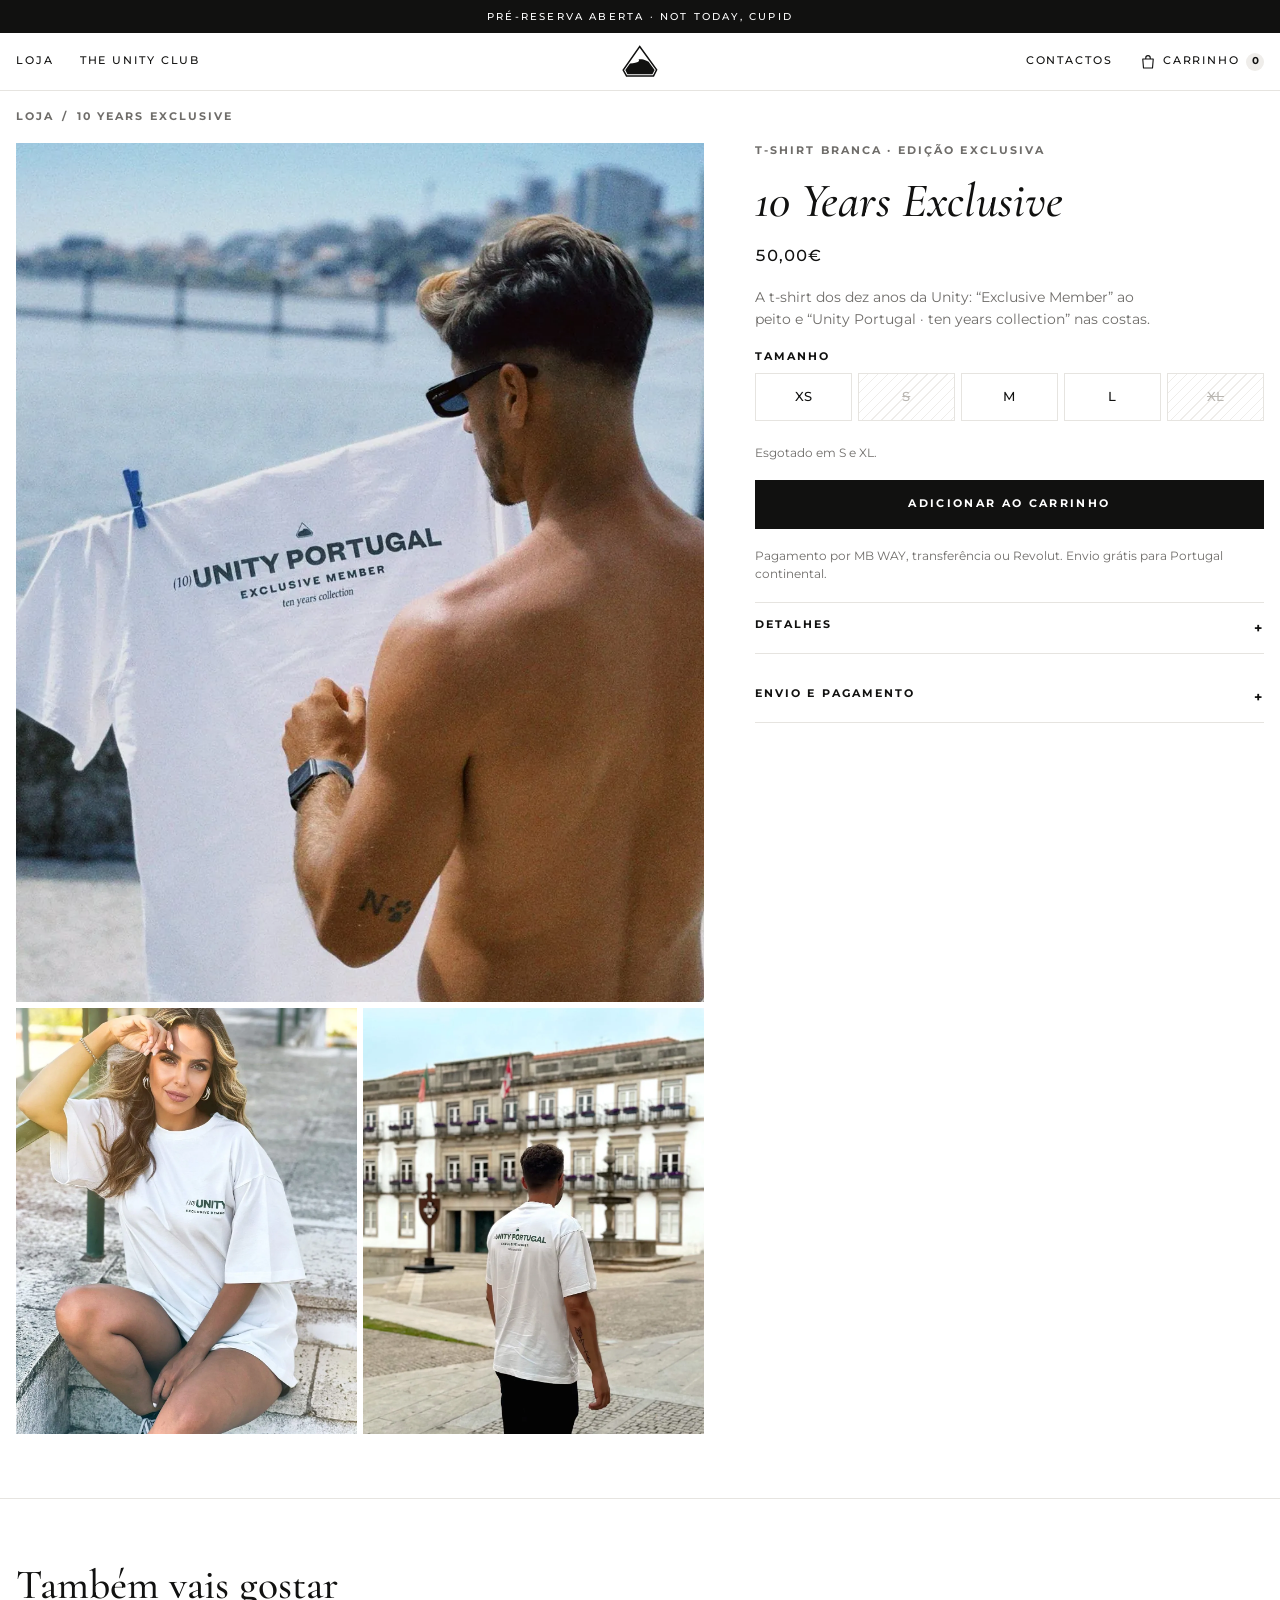
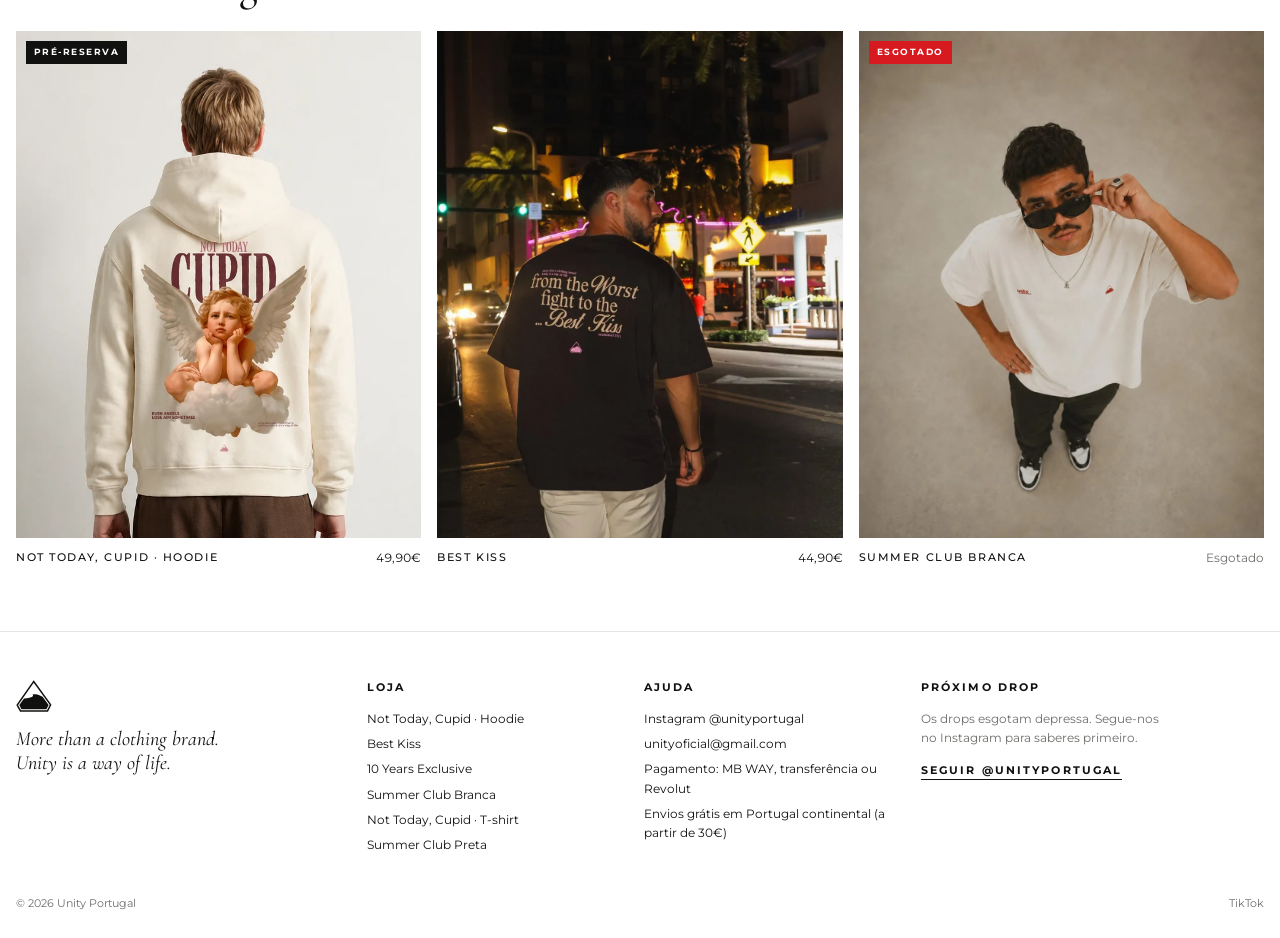
==== commit d1203652: "Drop Not Today, Cupid (Capítulo II): hoodie em pré-reserva, t-shirt como Capítulo I Co-Authored-By: " ====
--- a/10years.html
+++ b/10years.html
@@ -59,9 +59,10 @@
  }
 }
 </script>
+<script defer src="https://cloud.umami.is/script.js" data-website-id="aeec2e70-abf8-4d99-b4e4-d2703b4ab40f"></script>
 </head>
 <body>
-<p class="faixa">Envios grátis em Portugal continental</p>
+<p class="faixa"><a href="notcupid.html" data-umami-event="Faixa pré-reserva">Pré-reserva aberta · Not Today, Cupid</a></p>
 <header>
   <nav aria-label="Loja"><a href="./#loja">Loja</a><a class="so-pc" href="./#club">The Unity Club</a></nav>
   <a class="logo" href="./" aria-label="Unity Portugal, início"><svg viewBox="110 138 535 480" aria-hidden="true"><path d="M373 160 L624.5 508.5 L578.5 597.5 L177 597.5 L128 510 Z" fill="none" stroke="#111110" stroke-width="22" stroke-linejoin="miter"/><path d="M191 571 L159 510 L229 412 C290 408 335 398 352 386 C366 376 366 362 356 355 C380 346 430 350 466 368 L505 387 L595 509 L562 571 Z" fill="#111110"/></svg></a>
@@ -93,21 +94,21 @@
 </main>
 <section class="secao wrap" style="border-top:1px solid var(--hair)">
   <div class="cabeca"><h2>Também vais gostar</h2></div>
-  <div class="grelha tres"><a class="peca" href="bestkiss.html">
+  <div class="grelha tres"><a class="peca" href="notcupid.html">
+        <div class="foto"><span class="etiqueta escura">Pré-reserva</span><img src="notcupid-card.webp" alt="Not Today, Cupid · Hoodie" loading="lazy"><span class="comprar">Fazer pré-reserva</span></div>
+        <div class="peca-info"><h3>Not Today, Cupid · Hoodie</h3><p>49,90€</p></div>
+      </a><a class="peca" href="bestkiss.html">
         <div class="foto"><img src="bestkiss-miami-noite.webp" alt="Best Kiss Collection" loading="lazy"><img src="bestkiss-produto-45.webp" alt="" aria-hidden="true" loading="lazy"><span class="comprar">Comprar</span></div>
         <div class="peca-info"><h3>Best Kiss</h3><p>44,90€</p></div>
       </a><a class="peca" href="summerclub.html">
         <div class="foto"><span class="etiqueta vermelha">Esgotado</span><img src="summerclub-frente.webp" alt="Summer Club Collection · Branca" loading="lazy"><img src="summerclub.webp" alt="" aria-hidden="true" loading="lazy"><span class="comprar">Avisa-me quando voltar</span></div>
         <div class="peca-info"><h3>Summer Club Branca</h3><p class="esgotado">Esgotado</p></div>
-      </a><a class="peca" href="summerclubpreta.html">
-        <div class="foto"><span class="etiqueta vermelha">Esgotado</span><img src="sunset-preta.webp" alt="Summer Club Collection · Preta" loading="lazy"><span class="comprar">Avisa-me quando voltar</span></div>
-        <div class="peca-info"><h3>Summer Club Preta</h3><p class="esgotado">Esgotado</p></div>
       </a></div>
 </section>
 <footer class="wrap" id="contactos">
   <div class="rodape">
     <div><a class="logo" href="./" aria-label="Unity Portugal, início"><svg viewBox="110 138 535 480" aria-hidden="true"><path d="M373 160 L624.5 508.5 L578.5 597.5 L177 597.5 L128 510 Z" fill="none" stroke="#111110" stroke-width="22" stroke-linejoin="miter"/><path d="M191 571 L159 510 L229 412 C290 408 335 398 352 386 C366 376 366 362 356 355 C380 346 430 350 466 368 L505 387 L595 509 L562 571 Z" fill="#111110"/></svg></a><p class="lema">More than a clothing brand.<br>Unity is a way of life.</p></div>
-    <div><h4 class="rotulo">Loja</h4><ul><li><a href="bestkiss.html">Best Kiss</a></li><li><a href="10years.html">10 Years Exclusive</a></li><li><a href="summerclub.html">Summer Club Branca</a></li><li><a href="cupid.html">Cupid</a></li><li><a href="summerclubpreta.html">Summer Club Preta</a></li></ul></div>
+    <div><h4 class="rotulo">Loja</h4><ul><li><a href="notcupid.html">Not Today, Cupid · Hoodie</a></li><li><a href="bestkiss.html">Best Kiss</a></li><li><a href="10years.html">10 Years Exclusive</a></li><li><a href="summerclub.html">Summer Club Branca</a></li><li><a href="cupid.html">Not Today, Cupid · T-shirt</a></li><li><a href="summerclubpreta.html">Summer Club Preta</a></li></ul></div>
     <div><h4 class="rotulo">Ajuda</h4><ul><li><a href="https://www.instagram.com/unityportugal" target="_blank" rel="noopener">Instagram @unityportugal</a></li><li>unityoficial@gmail.com</li><li>Pagamento: MB WAY, transferência ou Revolut</li><li>Envios grátis em Portugal continental (a partir de 30€)</li></ul></div>
     <div><h4 class="rotulo">Próximo drop</h4><p class="rodape-texto">Os drops esgotam depressa. Segue-nos no Instagram para saberes primeiro.</p><a class="ligacao" href="https://www.instagram.com/unityportugal" target="_blank" rel="noopener">Seguir @unityportugal</a></div>
   </div>
--- a/site.css
+++ b/site.css
@@ -65,7 +65,7 @@
 .cabeca h2 { margin: 0; font-family: var(--display); font-weight: 500; font-size: clamp(1.8rem, 3.6vw, 2.6rem); line-height: 1.1; }
 .cabeca .rotulo { color: var(--grey); }
 .cabeca a.rotulo:hover { color: var(--ink); }
-.grelha { display: grid; grid-template-columns: repeat(5, minmax(0, 1fr)); gap: 30px 14px; }
+.grelha { display: grid; grid-template-columns: repeat(3, minmax(0, 1fr)); gap: 34px 16px; }
 .grelha.tres { grid-template-columns: repeat(3, minmax(0, 1fr)); }
 .peca { display: block; }
 .peca .foto { position: relative; aspect-ratio: 4 / 5; max-width: 100%; overflow: hidden; background: var(--stone); }
@@ -248,3 +248,35 @@
 .erro404 h1 { margin: 0; font-family: var(--display); font-style: italic; font-weight: 500; font-size: clamp(2rem, 5vw, 3rem); }
 .erro404 p { margin: 0; color: var(--grey); max-width: 40ch; }
 .erro404 .botao { width: auto; padding-inline: 32px; }
+
+/* ---------- Drop Not Today, Cupid ---------- */
+.faixa a { color: inherit; text-decoration: none; }
+.faixa a:hover { text-decoration: underline; text-underline-offset: 3px; }
+.etiqueta.escura, .estado.escura { background: var(--ink); color: var(--paper); }
+.drop { display: grid; grid-template-columns: minmax(0, 1.05fr) minmax(0, 1fr); background: var(--stone); }
+.drop-foto { display: block; aspect-ratio: 4 / 5; max-width: 100%; overflow: hidden; }
+.drop-foto img { object-position: center 20%; transition: transform 1.2s cubic-bezier(.2,.7,.2,1); }
+.drop-foto:hover img { transform: scale(1.03); }
+.drop-texto { display: flex; flex-direction: column; justify-content: center; align-items: flex-start; gap: 16px; padding: 56px clamp(24px, 6vw, 96px); min-width: 0; }
+.drop-texto .rotulo { color: var(--accent); }
+.drop-texto h2 { margin: 0; font-family: var(--display); font-weight: 500; font-style: italic; font-size: clamp(2.6rem, 6vw, 4.6rem); line-height: .95; }
+.drop-frase { margin: 0; font-family: var(--display); font-style: italic; font-size: clamp(1.15rem, 2.2vw, 1.45rem); color: var(--grey); }
+.drop-desc { margin: 0; max-width: 42ch; color: var(--ink); }
+.drop-preco { display: flex; align-items: center; gap: 16px; margin: 6px 0; padding: 14px 0; border-top: 1px solid var(--hair); border-bottom: 1px solid var(--hair); width: 100%; max-width: 420px; }
+.drop-preco b { font-size: 1.6rem; font-weight: 500; font-variant-numeric: tabular-nums; }
+.drop-preco span { font-size: .74rem; color: var(--grey); line-height: 1.45; }
+.drop-botoes { display: flex; flex-wrap: wrap; align-items: center; gap: 22px; }
+.drop-botoes .botao { width: auto; padding-inline: 34px; }
+.drop-nota { margin: 4px 0 0; font-size: .75rem; color: var(--grey); }
+.drop-nota a { text-decoration: underline; text-underline-offset: 3px; }
+.galeria-unica { grid-template-columns: 1fr; }
+.galeria-unica figure { aspect-ratio: 2 / 3; }
+.info details a { text-decoration: underline; text-underline-offset: 3px; }
+.legenda-ilustrativa { font-size: .7rem; color: var(--grey); margin: 8px 0 0; }
+.barra-compra a.botao { width: auto; padding: 13px 20px; flex: none; }
+@media (max-width: 860px) {
+  .drop { grid-template-columns: 1fr; }
+  .drop-texto { padding: 36px 20px 44px; }
+  .galeria-unica { display: block; margin: 0; }
+  .galeria-unica figure { aspect-ratio: 4 / 5; }
+}
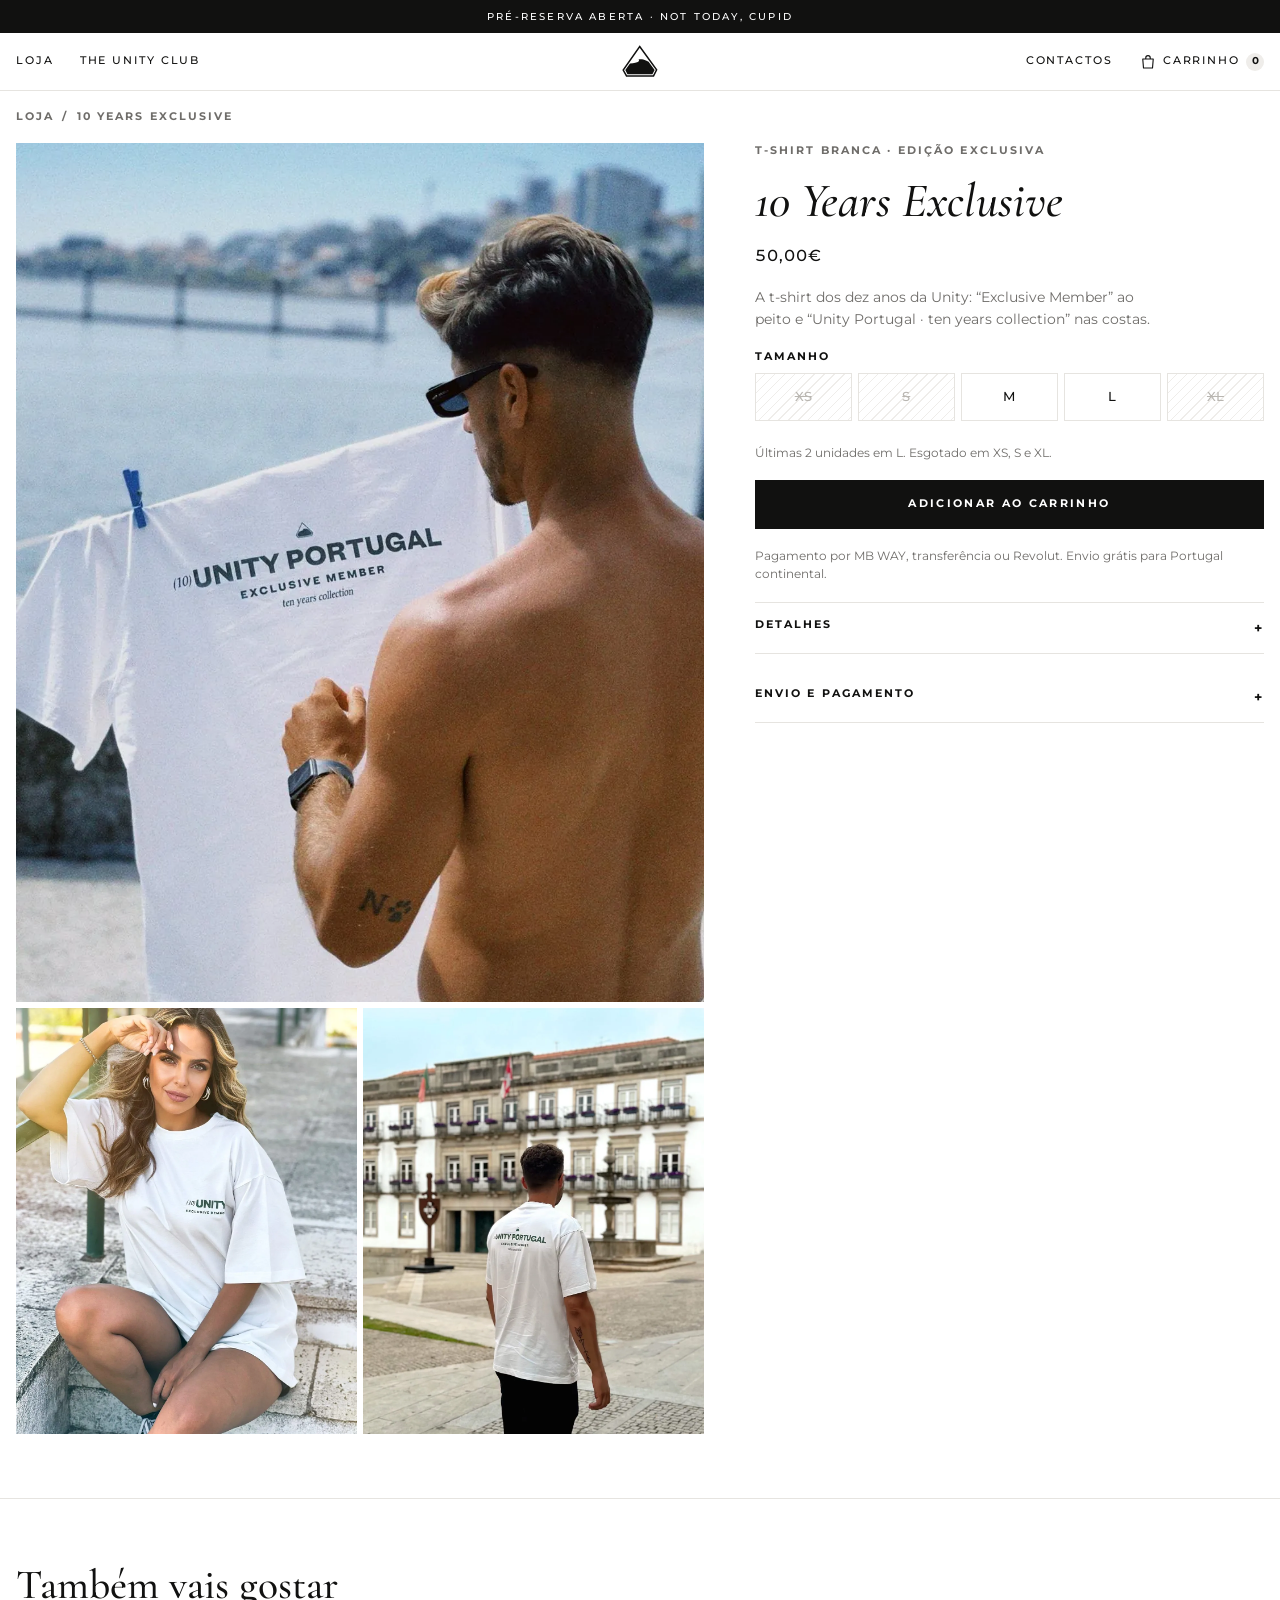
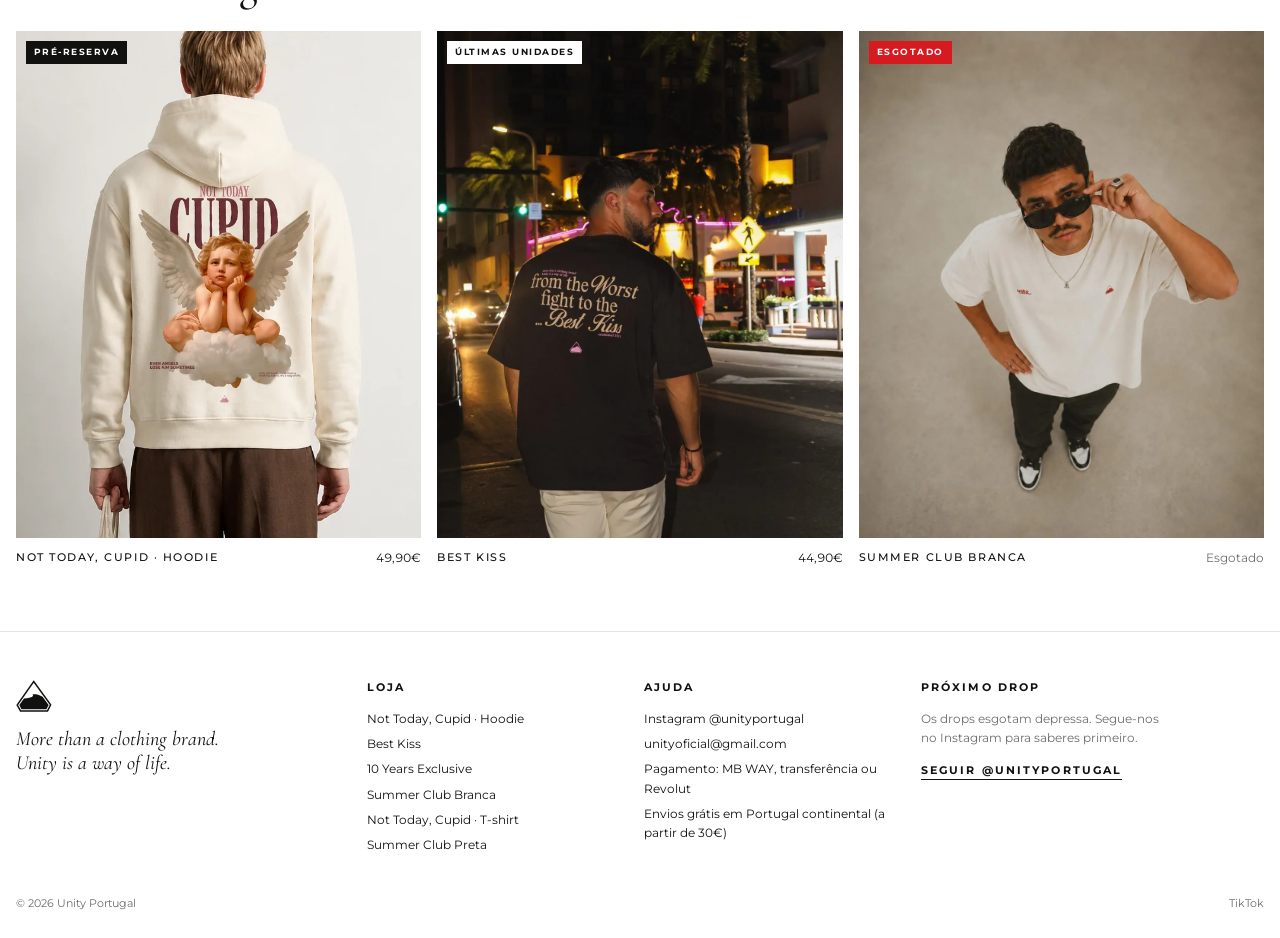
==== commit 2376f2ce: "Stock: Best Kiss só M (3), 10 Years M (8) e L (2); carrinho respeita o stock Co-Authored-By: Claude " ====
--- a/10years.html
+++ b/10years.html
@@ -79,9 +79,9 @@
       <p class="descricao">A t-shirt dos dez anos da Unity: “Exclusive Member” ao peito e “Unity Portugal · ten years collection” nas costas.</p>
       <div>
         <div class="escolha-titulo"><span class="rotulo">Tamanho</span><span class="rotulo" data-escolhido></span></div>
-        <div class="tamanhos" role="radiogroup" aria-label="Tamanho" style="grid-template-columns:repeat(5, minmax(0, 1fr))"><label><input type="radio" name="tamanho" value="XS" id="t-XS"><span>XS</span></label><label><input type="radio" name="tamanho" value="S" id="t-S" disabled><span>S</span></label><label><input type="radio" name="tamanho" value="M" id="t-M"><span>M</span></label><label><input type="radio" name="tamanho" value="L" id="t-L"><span>L</span></label><label><input type="radio" name="tamanho" value="XL" id="t-XL" disabled><span>XL</span></label></div>
+        <div class="tamanhos" role="radiogroup" aria-label="Tamanho" style="grid-template-columns:repeat(5, minmax(0, 1fr))"><label><input type="radio" name="tamanho" value="XS" id="t-XS" disabled><span>XS</span></label><label><input type="radio" name="tamanho" value="S" id="t-S" disabled><span>S</span></label><label><input type="radio" name="tamanho" value="M" id="t-M" data-stock="8"><span>M</span></label><label><input type="radio" name="tamanho" value="L" id="t-L" data-stock="2"><span>L</span></label><label><input type="radio" name="tamanho" value="XL" id="t-XL" disabled><span>XL</span></label></div>
         <p class="erro" role="alert"></p>
-        <p class="nota">Esgotado em S e XL.</p>
+        <p class="nota stock">Últimas 2 unidades em L. Esgotado em XS, S e XL.</p>
       </div>
       <div class="acoes">
         <button class="botao escuro" type="button" data-adicionar>Adicionar ao carrinho</button>
@@ -98,7 +98,7 @@
         <div class="foto"><span class="etiqueta escura">Pré-reserva</span><img src="notcupid-card.webp" alt="Not Today, Cupid · Hoodie" loading="lazy"><span class="comprar">Fazer pré-reserva</span></div>
         <div class="peca-info"><h3>Not Today, Cupid · Hoodie</h3><p>49,90€</p></div>
       </a><a class="peca" href="bestkiss.html">
-        <div class="foto"><img src="bestkiss-miami-noite.webp" alt="Best Kiss Collection" loading="lazy"><img src="bestkiss-produto-45.webp" alt="" aria-hidden="true" loading="lazy"><span class="comprar">Comprar</span></div>
+        <div class="foto"><span class="etiqueta">Últimas unidades</span><img src="bestkiss-miami-noite.webp" alt="Best Kiss Collection" loading="lazy"><img src="bestkiss-produto-45.webp" alt="" aria-hidden="true" loading="lazy"><span class="comprar">Comprar</span></div>
         <div class="peca-info"><h3>Best Kiss</h3><p>44,90€</p></div>
       </a><a class="peca" href="summerclub.html">
         <div class="foto"><span class="etiqueta vermelha">Esgotado</span><img src="summerclub-frente.webp" alt="Summer Club Collection · Branca" loading="lazy"><img src="summerclub.webp" alt="" aria-hidden="true" loading="lazy"><span class="comprar">Avisa-me quando voltar</span></div>
--- a/site.css
+++ b/site.css
@@ -255,7 +255,7 @@
 .etiqueta.escura, .estado.escura { background: var(--ink); color: var(--paper); }
 .drop { display: grid; grid-template-columns: minmax(0, 1.05fr) minmax(0, 1fr); background: var(--stone); }
 .drop-foto { display: block; aspect-ratio: 4 / 5; max-width: 100%; overflow: hidden; }
-.drop-foto img { object-position: center 20%; transition: transform 1.2s cubic-bezier(.2,.7,.2,1); }
+.drop-foto img { object-position: center 28%; transition: transform 1.2s cubic-bezier(.2,.7,.2,1); }
 .drop-foto:hover img { transform: scale(1.03); }
 .drop-texto { display: flex; flex-direction: column; justify-content: center; align-items: flex-start; gap: 16px; padding: 56px clamp(24px, 6vw, 96px); min-width: 0; }
 .drop-texto .rotulo { color: var(--accent); }
